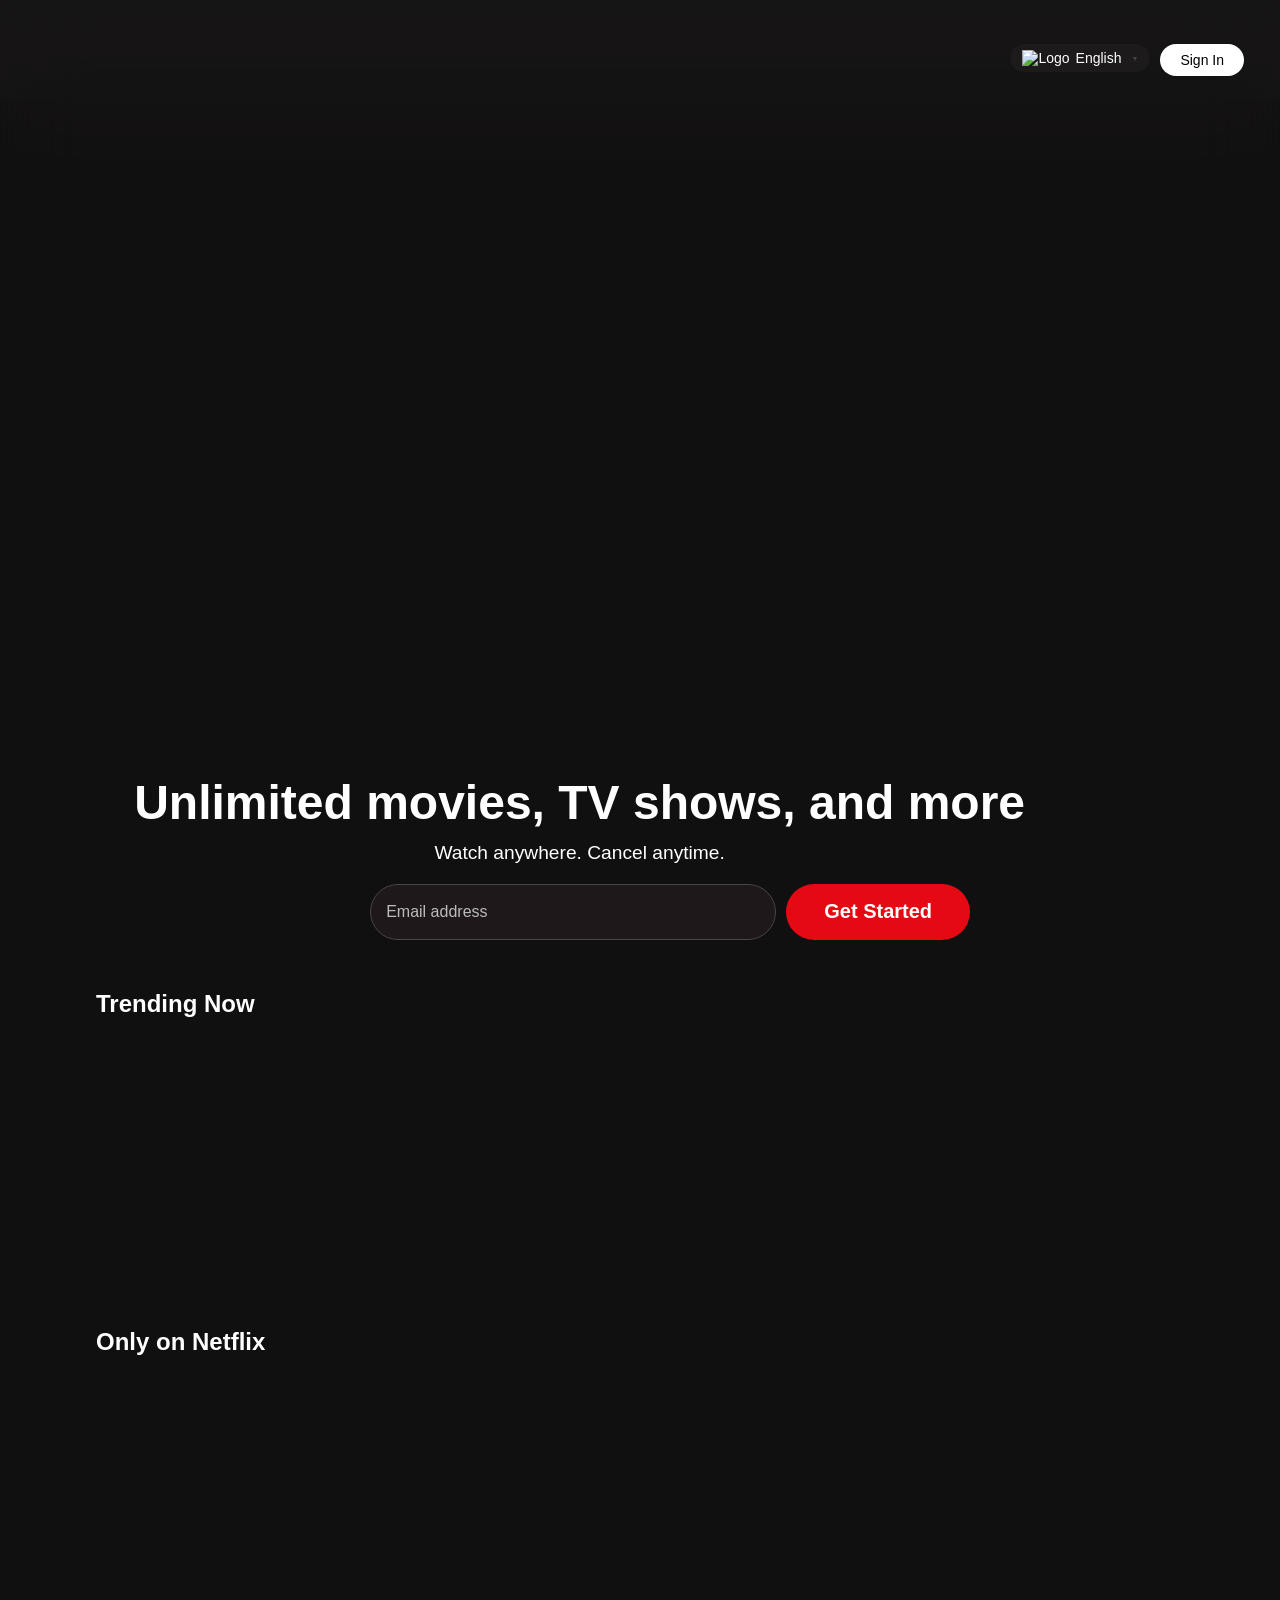
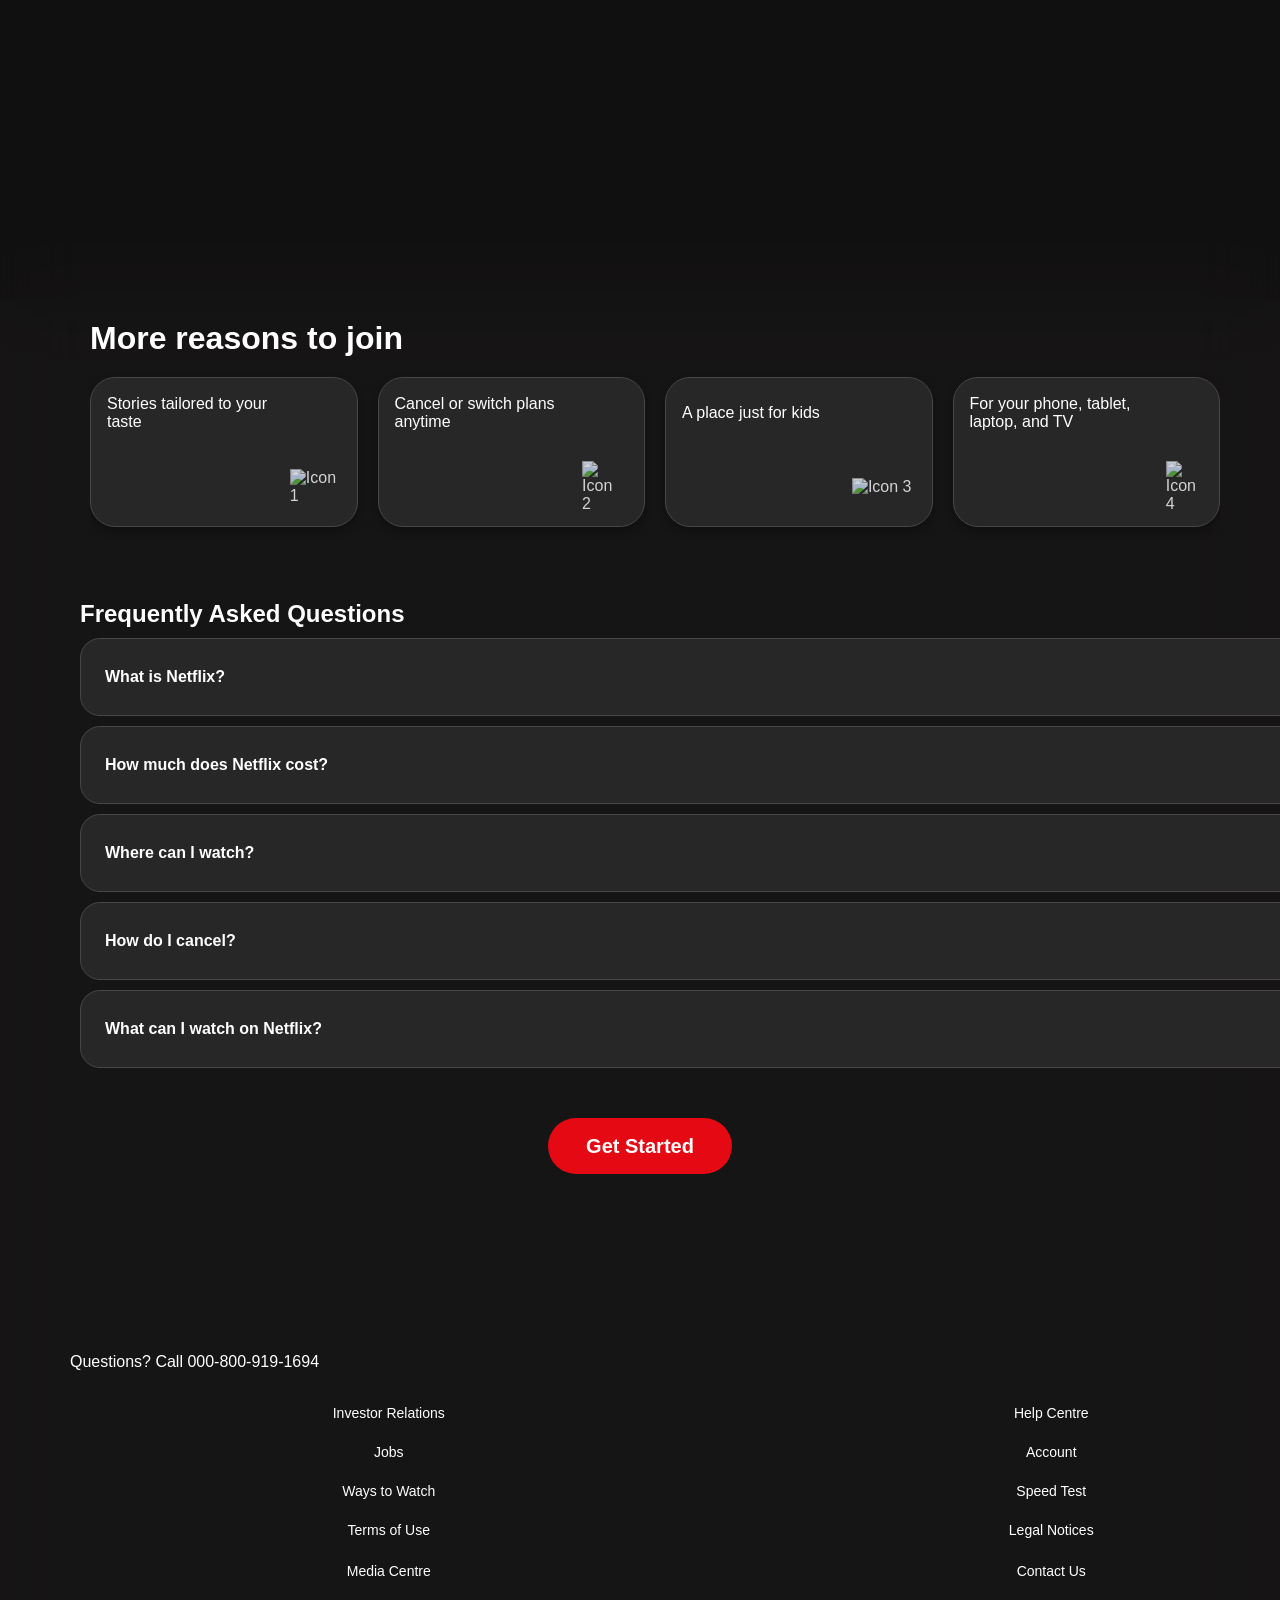
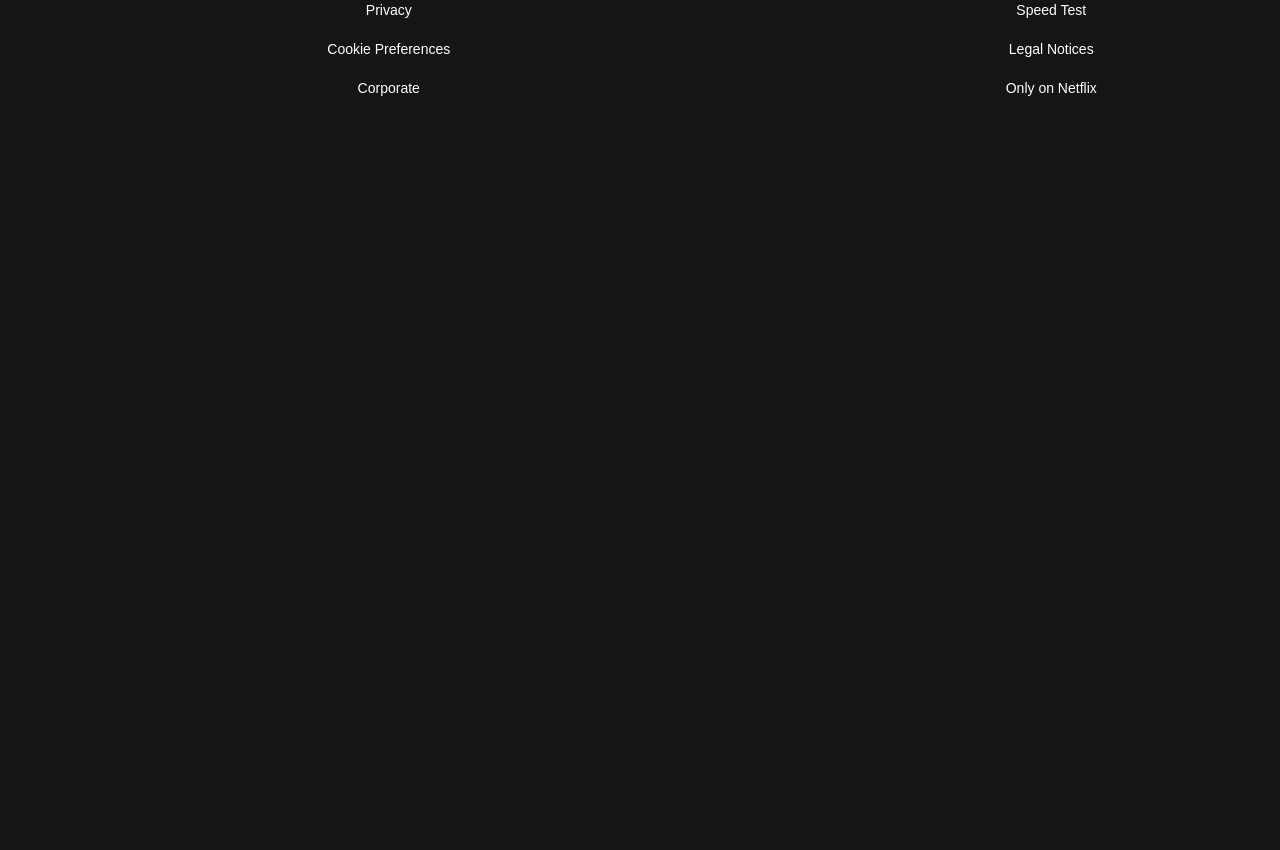
==== index.html @ 879e47b3 "Update and rename n.1.html to index.html" ====
<!DOCTYPE html>
<html lang="en">
<head>
    <meta charset="UTF-8">
    <meta name="viewport" content="width=device-width, initial-scale=1.0">
    <link rel="stylesheet" href="n.1.css">
    <title>Netflix Header</title>
</head>
<body>
     <header>
        <div class="navbar">
            <div class="nav-logo">
                <div class="logo">                    
                </div>  
            </div>  

          <div class="button">
            <div class="language">
                <button class="language-button"><img src="ts.webp" alt="Logo" class="button-logo">English <span class="arrow">▼</span></button>
         </div>
              <div class="sign-in"><button class="sign-in-button">Sign In</button>
          </div> 
          </div>    
        </div>
     </header> 
     <div class="blur"></div> 
      <div class="hero-section"> 
         <div class="slider"></div>
         <div class="container">
            <div class="content">
                <h1>Unlimited movies, TV shows, and more</h1>
                <p>Watch anywhere. Cancel anytime.</p>

                <div class="subscription-form">
                    <input type="email" placeholder="Email address" id="email">
                    <button onclick="getStarted()">Get Started</button>  </div>
                    <div class="show">
                        <h2>Trending Now</h2>
                        <div class="trend">
                            <div class="movie-card" style="background-image: url('gc.jpg');"></div>
                            <div class="movie-card" style="background-image: url('netimage\ \(5\).png');"></div>
                            <div class="movie-card" style="background-image: url('netimage\ \(14\).png');"></div>
                            <div class="movie-card" style="background-image: url('netimage\ \(18\).png');"></div>
                            <div class="movie-card" style="background-image: url('netimage\ \(20\).png');"></div>
                            <div class="movie-card" style="background-image: url('netimage\ \(19\).png');"></div>
                            <div class="movie-card" style="background-image: url('netimage\ \(16\).png');"></div>
                            <div class="movie-card" style="background-image: url('netimage\ \(22\).png');"></div>
                            
                        </div>
                    </div>
                    
                    <div class="show">
                        <h2>Only on Netflix</h2>
                        <div class="trend">
                            <div class="movie-card" style="background-image: url('netimage\ \(6\).png');"></div>
                            <div class="movie-card" style="background-image: url('netimage\ \(7\).png');"></div>
                            <div class="movie-card" style="background-image: url('netimage\ \(8\).png');"></div>
                            <div class="movie-card" style="background-image: url('netimage\ \(12\).png');"></div>
                            <div class="movie-card" style="background-image: url('netimage\ \(13\).png');"></div>
                            <div class="movie-card" style="background-image: url('netimage\ \(15\).png');"></div>
                            <div class="movie-card" style="background-image: url('netimage\ \(10\).png');"></div>
                            <div class="movie-card" style="background-image: url('netimage\ \(4\).png');"></div>
                        </div>
                    </div>

                    
                       
                    </div>

           </div>
        </div>
        <div class="reason">
            <div class="reasons-section">
                <h2>More reasons to join</h2>
                <div class="reasons-container">
                    <div class="reason-card">
                        <p>Stories tailored to your taste</p>
                        <span class="icon"><img src="lg5-removebg-preview.png" alt="Icon 1"></span>
                    </div>
                    <div class="reason-card">
                        <p>Cancel or switch plans anytime</p>
                        <span class="icon" ><img src="lg6-removebg-preview.png" alt="Icon 2"></span>
                    </div>
                    <div class="reason-card">
                        <p>A place just for kids</p>
                        <span class="icon" ><img src="lg3-removebg-preview.png" alt="Icon 3"></span>
                    </div>
                    <div class="reason-card">
                        <p>For your phone, tablet, laptop, and TV</p>
                        <span class="icon"><img src="lg7-removebg-preview.png" alt="Icon 4"></span>
                    </div>
                </div>
            </div>

        </div>
        <div class="faq-section">
             <h2>Frequently Asked Questions</h2>
            <div class="faq-item" onclick="toggleFAQ(this)">
                <div class="question">
                    <span>What is Netflix?</span>
                    <span class="icon">✕</span>
                </div>
                <div class="answer">
                    Netflix is a streaming service that offers a wide variety of award-winning TV shows, movies, anime, documentaries and more – on thousands of internet-connected devices.
                    <br><br>
                    You can watch as much as you want, whenever you want, without a single ad – all for one low monthly price. There's always something new to discover, and new TV shows and movies are added every week!
                </div>
            </div>
            <div class="faq-item" onclick="toggleFAQ(this)">
                <div class="question">
                    <span>How much does Netflix cost?</span>
                    <span class="icon">+</span>
                </div>
                <div class="answer">Watch Netflix on your smartphone, tablet, Smart TV, laptop, or streaming device, all for one fixed monthly fee. Plans range from ₹ 149 to ₹649 a
                    month. No extra costs, no contracts.</div>
            </div>
            <div class="faq-item" onclick="toggleFAQ(this)">
                <div class="question">
                    <span>Where can I watch?</span>
                    <span class="icon">+</span>
                </div>
                <div class="answer">Watch anywhere, anytime. Sign in with your Netflix account to watch instantly on the web at netflix.com from your personal computer or on any
                    internet-connected device that offers the Netflix app, including smart TVs, smartphones, tablets, streaming media players and game consoles.
                    
                    You can also download your favourite shows with the iOS or Android app. Use downloads to watch while you're on the go and without an internet
                    connection. Take Netflix with you anywhere.</div>
            </div>
            <div class="faq-item" onclick="toggleFAQ(this)">
                <div class="question">
                    <span>How do I cancel?</span>
                    <span class="icon">+</span>
                </div>
                <div class="answer">Netflix is flexible. There are no annoying contracts and no commitments. You can easily cancel your account online in two clicks. There are no
                    cancellation fees - start or stop your account anytime.</div>
            </div>
            <div class="faq-item" onclick="toggleFAQ(this)">
                <div class="question">
                    <span>What can I watch on Netflix?</span>
                    <span class="icon">+</span>
                </div>
                <div class="answer">Netflix has an extensive library of feature films, documentaries, TV shows, anime, award-winning Netflix originals, and more. Watch as much as
                    you want, anytime you want.</div>
            </div>
        </div>
        <div class="get-started">
            <button> Get Started </button>
        </div>
        <footer>
            <div class="questions">
                Questions? Call 000-800-919-1694
            </div>
        <div class="footer">
            <div class="footer-item"> 
                <a href="faq">Investor Relations</a>
                <a href="faq">Jobs</a>
                <a href="faq">Ways to Watch</a>
                <a href="faq">Terms of Use</a>
            </div>
            <div class="footer-item"> 
                <a href="faq">Help Centre</a>
                <a href="faq">Account</a>
                <a href="faq">Speed Test</a>
                <a href="faq">Legal Notices</a>
            </div>
            <div class="footer-item">
                <a href="faq">Media Centre</a>
                <a href="faq">Privacy</a>
                <a href="faq">Cookie Preferences</a> 
                <a href="faq">Corporate</a>
            </div>
            <div class="footer-item">
                <a href="faq">Contact Us</a>
                <a href="faq">Speed Test</a> 
                <a href="faq">Legal Notices</a> 
                <a href="faq">Only on Netflix</a>
            </div>
        </div>
    </footer>
    
        <script>
            function toggleFAQ(item) {
                const answer = item.querySelector(".answer");
                const icon = item.querySelector(".icon");
    
                if (item.classList.contains("active")) {
                    // Set closing transition speed
                    item.classList.add("closing");
                    
                    // Remove active class to close the answer
                    item.classList.remove("active");
                    icon.textContent = "+";
                    
                    // After the faster closing transition ends, remove the closing class
                    setTimeout(() => {
                        item.classList.remove("closing");
                    }, 200); // Match this to the closing transition duration
                } else {
                    // Close all other items
                    document.querySelectorAll(".faq-item").forEach(el => {
                        el.classList.remove("active");
                        el.classList.remove("closing");
                        el.querySelector(".icon").textContent = "+";
                    });
    
                    // Open the clicked item with slower transition
                    item.classList.add("active");
                    icon.textContent = "✕";
                }
            }
        </script>
        

</body>
</html>
---- n.1.css ----
* {
    padding: 0;
    margin: 0;
    border: 0;
    box-sizing: border-box;
    text-decoration: none;
    font-family: Segoe UI, Roboto, Ubuntu, sans-serif;
}

body {
    background-color: #1c1a1a;
    height: auto;
    height: 350vh;
}

/* Navbar styling */
.navbar {
    height: 120px;
    padding: 0px 36px;
    margin: 0;
    position: absolute;
    top: 0;
    left: 0;
    right: 0;
    z-index: 10; 
    display: flex;
    align-items: center;
    justify-content: space-between;
}

/* Logo and button styling */
.nav-logo {
    height: 40px;
    width: 250px;
}

.logo {
    background-image: url('netflix-logo-0BC9BFB255-seeklogo.com.png');
    background-size: contain;
    background-repeat: no-repeat;
    height: 40px;
    width: 100%;
    border: 2px solid transparent;
}

.button {
    display: flex;
    align-content: center;
}

.sign-in {
    padding-left: 10px;
}

.sign-in-button {
    background-color: #ffffff;
    color: #000000;
    border: none;
    padding: 8px 20px;
    border-radius: 20px;
    font-size: 14px;
    font-weight: 500;
    cursor: pointer;
    box-shadow: 0px 0px 2px rgba(0, 0, 0, 0.2);
}

.sign-in-button:hover {
    background-color: #f2f2f2;
}

.language-button {
    background-color: #1c1a1a;
    color: #ffffff;
    border: none;
    padding: 6px 12px;
    border-radius: 20px;
    font-size: 14px;
    font-weight: 400;
    cursor: pointer;
    display: flex;
    align-items: center;
    gap: 6px;
    box-shadow: 0px 0px 2px rgba(0, 0, 0, 0.2);
}

.button-logo {
    height: 16px;
    width: auto;
    color: #ffffff;
}

.language-button .arrow {
    font-size: 7px;
    color: #444444;
    margin-left: 4px;
}

.language-button:hover {
    background-color: #444444;
}

/* Hero Section Styling */
.hero-section {
    background: url('netimage (1).png') no-repeat center center/cover;
    height: 200vh;
    width:100%;
    margin-top: 100px;
    position: relative;
    color: white;
    overflow: hidden;
    animation: bgchange 25s infinite ease-in-out;
    background-size: cover;
    background-repeat: no-repeat;
    background-position: center;
}

@keyframes bgchange {
    0% {
        background-image: url('netimage (1).png');
    }
    20% {
        background-image: url('bc2.jpg');
    }
    40% {
        background-image: url('bc3.jpg');
    }
    60% {
        background-image: url('netimage (1).png');
    }
    80% {
        background-image: url('bc2.jpg');
    }
    100% {
        background-image: url('bc3.jpg');
    }
}

.slider {
    position: absolute;
    width: 100%;
    height: 100%;
    top: 0;
    left: 0;
    background-color: rgba(0, 0, 0, 0.3);
}

.blur {
    position: absolute;
    top: 0;
    left: 0;
    width: 100%;
    height: 450vh;
    background: rgba(15, 15, 15, 0.404);
    backdrop-filter: blur(40px);
    z-index: 1; 
}

/* Container Styling */
.container {
    position: relative; 
    height: 160VH;
    padding: 0px 36px;
    width:100%;
    display: flex;
    align-items: center;
    z-index: 2; 
   
}

/* Content Styling */
.content {
    position: relative;
    top: 400px;
    max-width: 90%;
    z-index: 3;
    padding: 20px;
    order: 1;
}

.content h1 {
    font-size: 3em;
    margin-bottom: 10px;
    line-height: 1.2;
    text-align: center;

}

.content p {
    font-size: 1.2em;
    margin-bottom: 20px;
    text-align: center;

}

.subscription-form {
    display: flex;
    margin-top: 20px;
    position: relative;
    gap: 10px;
    order: 2;
    margin-bottom: 50px;
    max-width: 600px;
    left: 30%;

}

.subscription-form input {
    height: 56px;
    width: 388px;
    padding: 15px;
    border: 1px solid rgb(74, 69, 71);
    border-radius: 30px;
    color: rgb(188, 187, 187);
    flex: 1;
    font-size: 1em;
    background-color: rgb(30, 24, 26);
}

input::placeholder {
    color: rgb(188, 187, 187);
}

.subscription-form button {
    height: 56px;
    width: 184px;
    padding: 15px 20px;
    padding-bottom: 15px;
    background-color: #e50914;
    color: rgb(255, 251, 251);
    border: none;
    border-radius: 30px;
    font-size: 20px;
    font-family: sans-serif;
    font-weight: 600;
    cursor: pointer;
    transition: background 0.3s ease;
}

.subscription-form button:hover {
    background-color: #ff0a16;
}
.show {
    margin-bottom: 30px;
    padding-right: 40px;
    padding-left: 40px;
    width: 110%;
    overflow: hidden;
    
 
}

h2 {
    font-size: 1.5em;
    margin-bottom: 10px;
}

.trend {
    display: flex;
    overflow-x: auto;
    gap: 10PX;
    padding-bottom: 10px;
    scrollbar-width: none; 
    width: 94%;
    /* For Firefox */
}

.trend::-webkit-scrollbar {
    display: none;
}

.movie-card {
    width: 180px;
    height: 260px;
    padding: 10.4px 6px 10.4px 8px;
    border: 1px solid transparent;
    border-radius: 20px;
    background-size: cover;
    background-repeat:no-repeat;
    background-position: center;
    position: relative;
    cursor: pointer;
    overflow: hidden;
    transition: transform 0.4s ease-in, box-shadow 0.3s ease;
    flex-grow: 0; 
    flex-shrink: 0;
    box-sizing: border-box;
}

.movie-card:hover {
    transform: scale(1.1);
    
   
}
/*reason*/
.reason {
    position: relative;
    color: #ffffff;
    display: flex;
    padding-left:70px;
    padding-right:40px;
    height: 300px;
    z-index: 5;
}

.reasons-section {  
   overflow: hidden;
    margin: 20px;
    height:300px;
}

.reasons-section h2 {
    font-size: 2em;
    margin-bottom: 20px;
}

.reasons-container {
    display: flex;
    justify-content: space-between;
    gap: 20px;
    
}

.reason-card {
    background-color: rgb(39,39,39);
    border-radius: 25px;
    width: 292px;
    height: 150px;
    border: 1px solid rgb(74, 69, 71);
    display: flex;
    justify-content: space-between;
    align-items: center;
    position: relative;
    box-shadow: 0 4px 8px rgba(0, 0, 0, 0.3);
    transition: transform 0.3s ease;
}

.reason-card:hover {
    transform: translateY(-5px);
}

.reason-card p {
    font-size: 1em;
    font-weight: 500;
    padding: 12px 16px 90px; 
    color: #ffffff;
}

.icon img {
    width: 70px; 
    padding-top:70px;
    padding-right:20px;
    height: 48;
    top:0%;
    opacity: 0.8;
}
.faq-section {
    width: 450px;
    position: relative;
    z-index: 5;
    padding-left:80px;
    padding-right:40px;
    color:#ffffff;
}
.faq-item {
    background-color:rgb(39,39,39);
    border: 1px solid rgb(74, 69, 71);
    width: 1250px;
    border-radius: 20px;
    margin: 10px 0;
    padding: 24px;
    cursor: pointer;
    display: flex;
    flex-direction: column;
    justify-content: space-between;
}
.faq-item .question {
    font-weight: bold;
    display: flex;
    justify-content: space-between;
    align-items: center;
}
.faq-item .icon {
    font-size: 24px;
    color: #888;
}
.faq-item .answer {
    max-height: 0;
    overflow: hidden;
    color: #ccc;
    transition: max-height 0.5s ease-in-out, padding 0.5s ease-in-out;
    padding-top: 0;
}
.faq-item.closing .answer {
    transition: max-height 0.3s ease-in, padding 0.3s ease-in;
}
.faq-item.active .answer {
    max-height: 500px; 
    padding-top: 20px;
}
.get-started{
    display: flex;
    position: relative;
    margin:50px;
    justify-content: center;
    z-index:5;
}
.get-started button {
    height: 56px;
    width: 184px;
    padding: 15px 20px;
    padding-bottom: 15px;
    background-color: #e50914;
    color: rgb(255, 251, 251);
    border: none;
    border-radius: 30px;
    font-size: 20px;
    font-family: sans-serif;
    font-weight: 600;
    cursor: pointer;
    transition: background 0.3s ease;
}

.get-started button:hover {
    background-color: #ff0a16;
}

footer {
    color: white;
    max-width: 60vw;
    margin: 70px;
    padding: 60px;
    position: relative;
    z-index: 5;
}
footer .questions {
    padding: 34px 0;
}
.footer {
    display: grid;
    grid-template-columns: 1fr 1fr 1fr 1fr;
    width:1300px;
    color: white;
}
@media screen and (max-width: 1300px) {
    nav{
        max-width: 90vw;
    }
    .first {
        flex-wrap: wrap;
    }
    .secImg img {
        width: 305px;
    }
    .secImg video {
        width: 305px;
    }
    .hero> :nth-child(1) {
        font-size: 32px;
    }
    .hero> :nth-child(2) {
        font-size: 18px;
    }
    .hero> :nth-child(3) {
        font-size: 18px;
    }
    .hero-buttons {
        display: flex;
        flex-direction: column;
        align-items: center;
        justify-content: center;
        gap: 16px;
    }
    .faq h2 {
        text-align: center;
        font-size: 32px;
    }
    footer {
        max-width: 90vw;
        padding: 75px 0;
    }
    .footer-item{
        align-items: center;
    }
 
}
@media screen and (max-width: 1300px) {
    .footer {
        display: grid;
        grid-template-columns: 1fr 1fr;
        gap: 25px;
    }
}
.footer a {
    font-size: 14px;
    color: white;
}
.footer-item {
    display: flex;
    flex-direction: column;
    justify-content: space-around;
    gap: 23px;
}
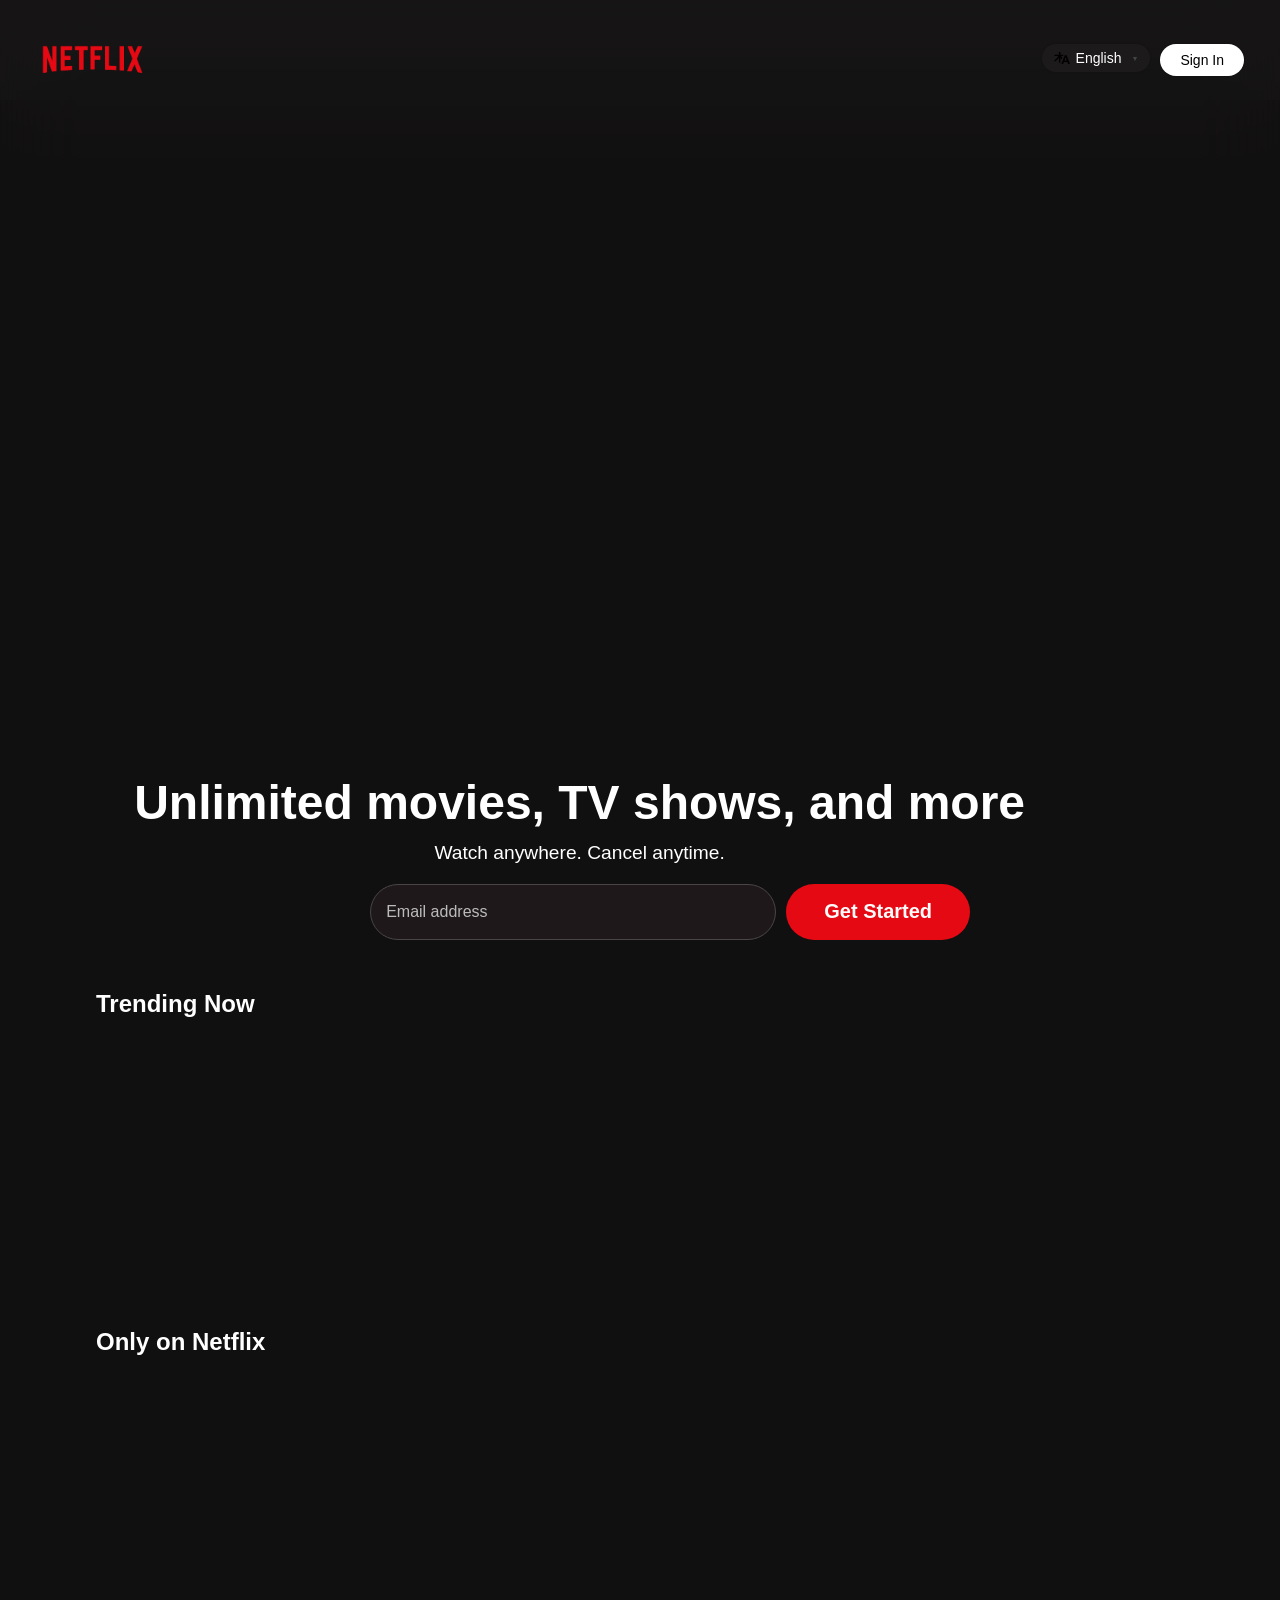
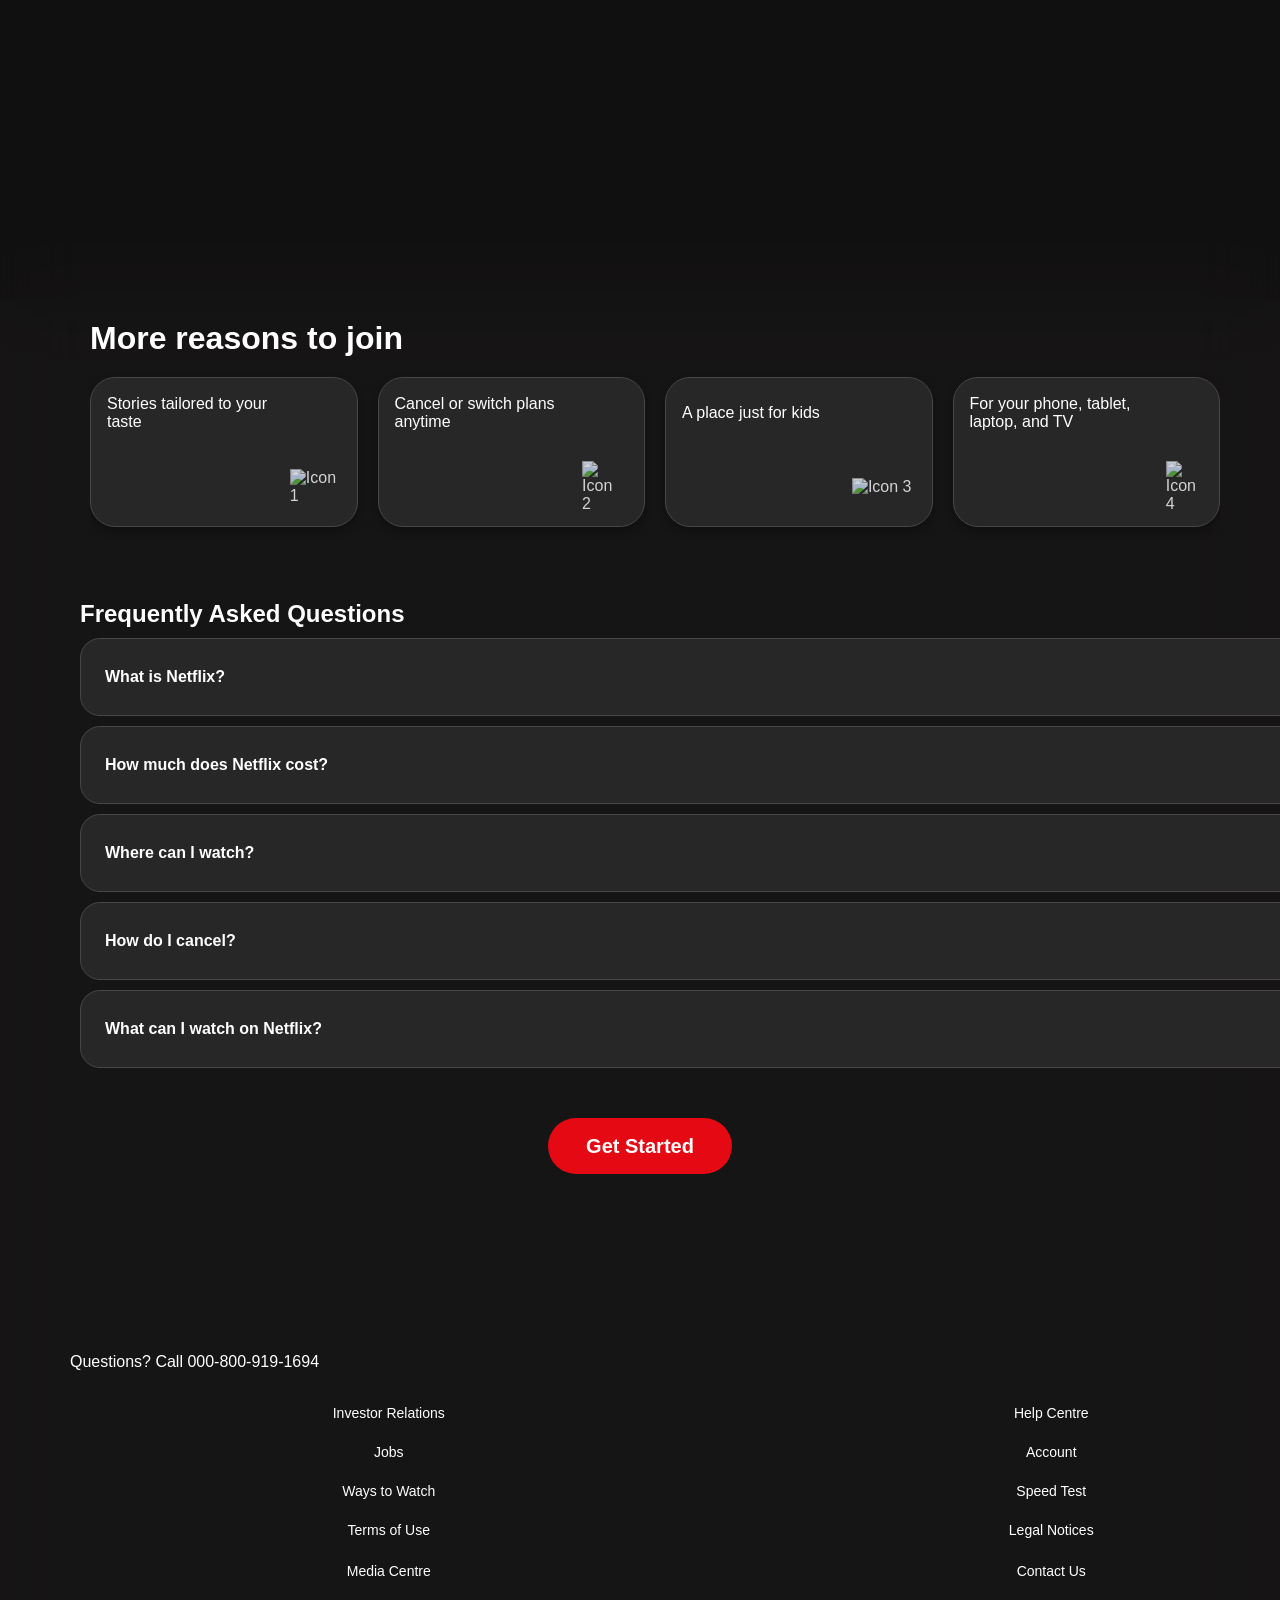
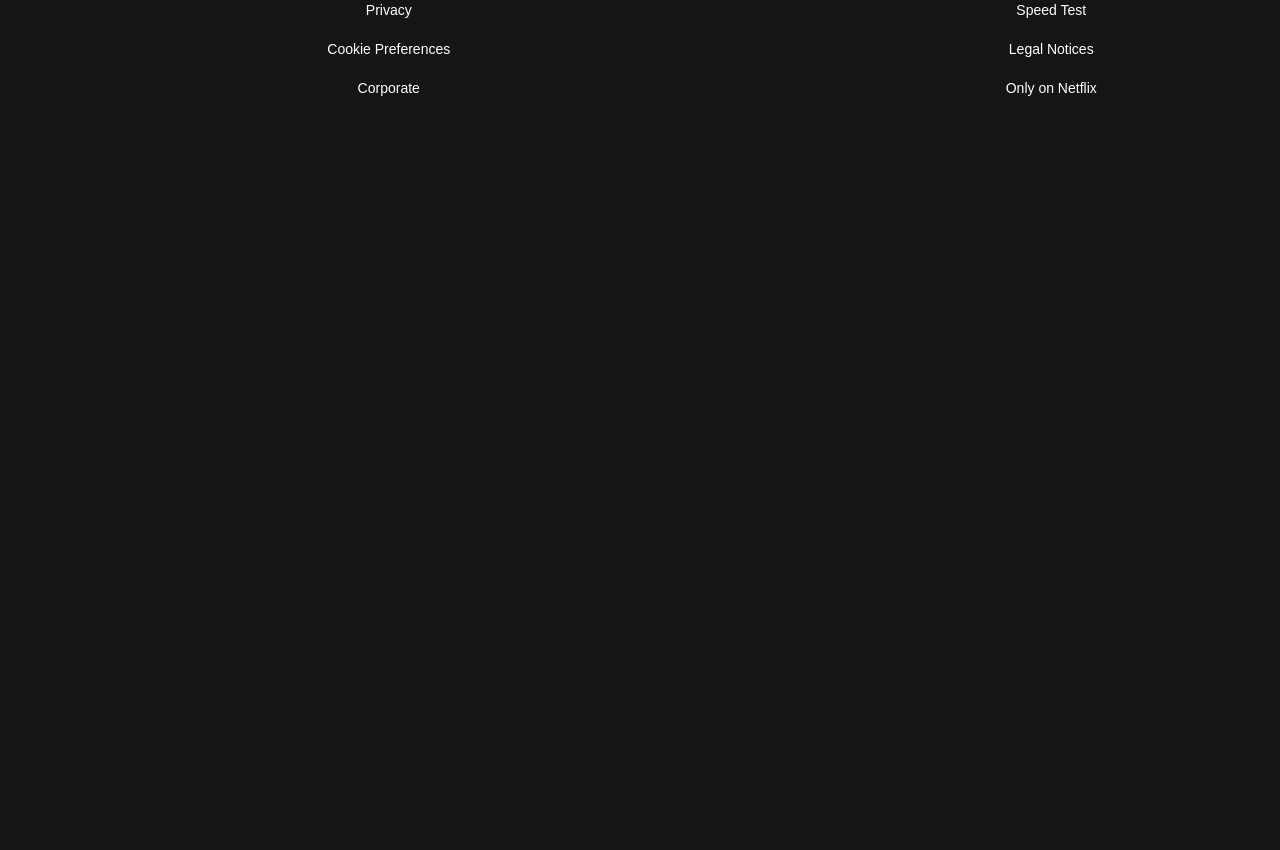
==== commit 2713f2f9: "Update index.html" ====
--- a/index.html
+++ b/index.html
@@ -16,7 +16,7 @@
 
           <div class="button">
             <div class="language">
-                <button class="language-button"><img src="ts.webp" alt="Logo" class="button-logo">English <span class="arrow">▼</span></button>
+                <button class="language-button"><img src="images/la.svg" alt="Logo" class="button-logo">English <span class="arrow">▼</span></button>
          </div>
               <div class="sign-in"><button class="sign-in-button">Sign In</button>
           </div> 
@@ -213,3 +213,4 @@
 </body>
 </html>
 
+
--- a/n.1.css
+++ b/n.1.css
@@ -35,7 +35,7 @@
 }
 
 .logo {
-    background-image: url('netflix-logo-0BC9BFB255-seeklogo.com.png');
+    background-image: url('images/logo.png');
     background-size: contain;
     background-repeat: no-repeat;
     height: 40px;
@@ -499,4 +499,5 @@
     flex-direction: column;
     justify-content: space-around;
     gap: 23px;
-}+
+}
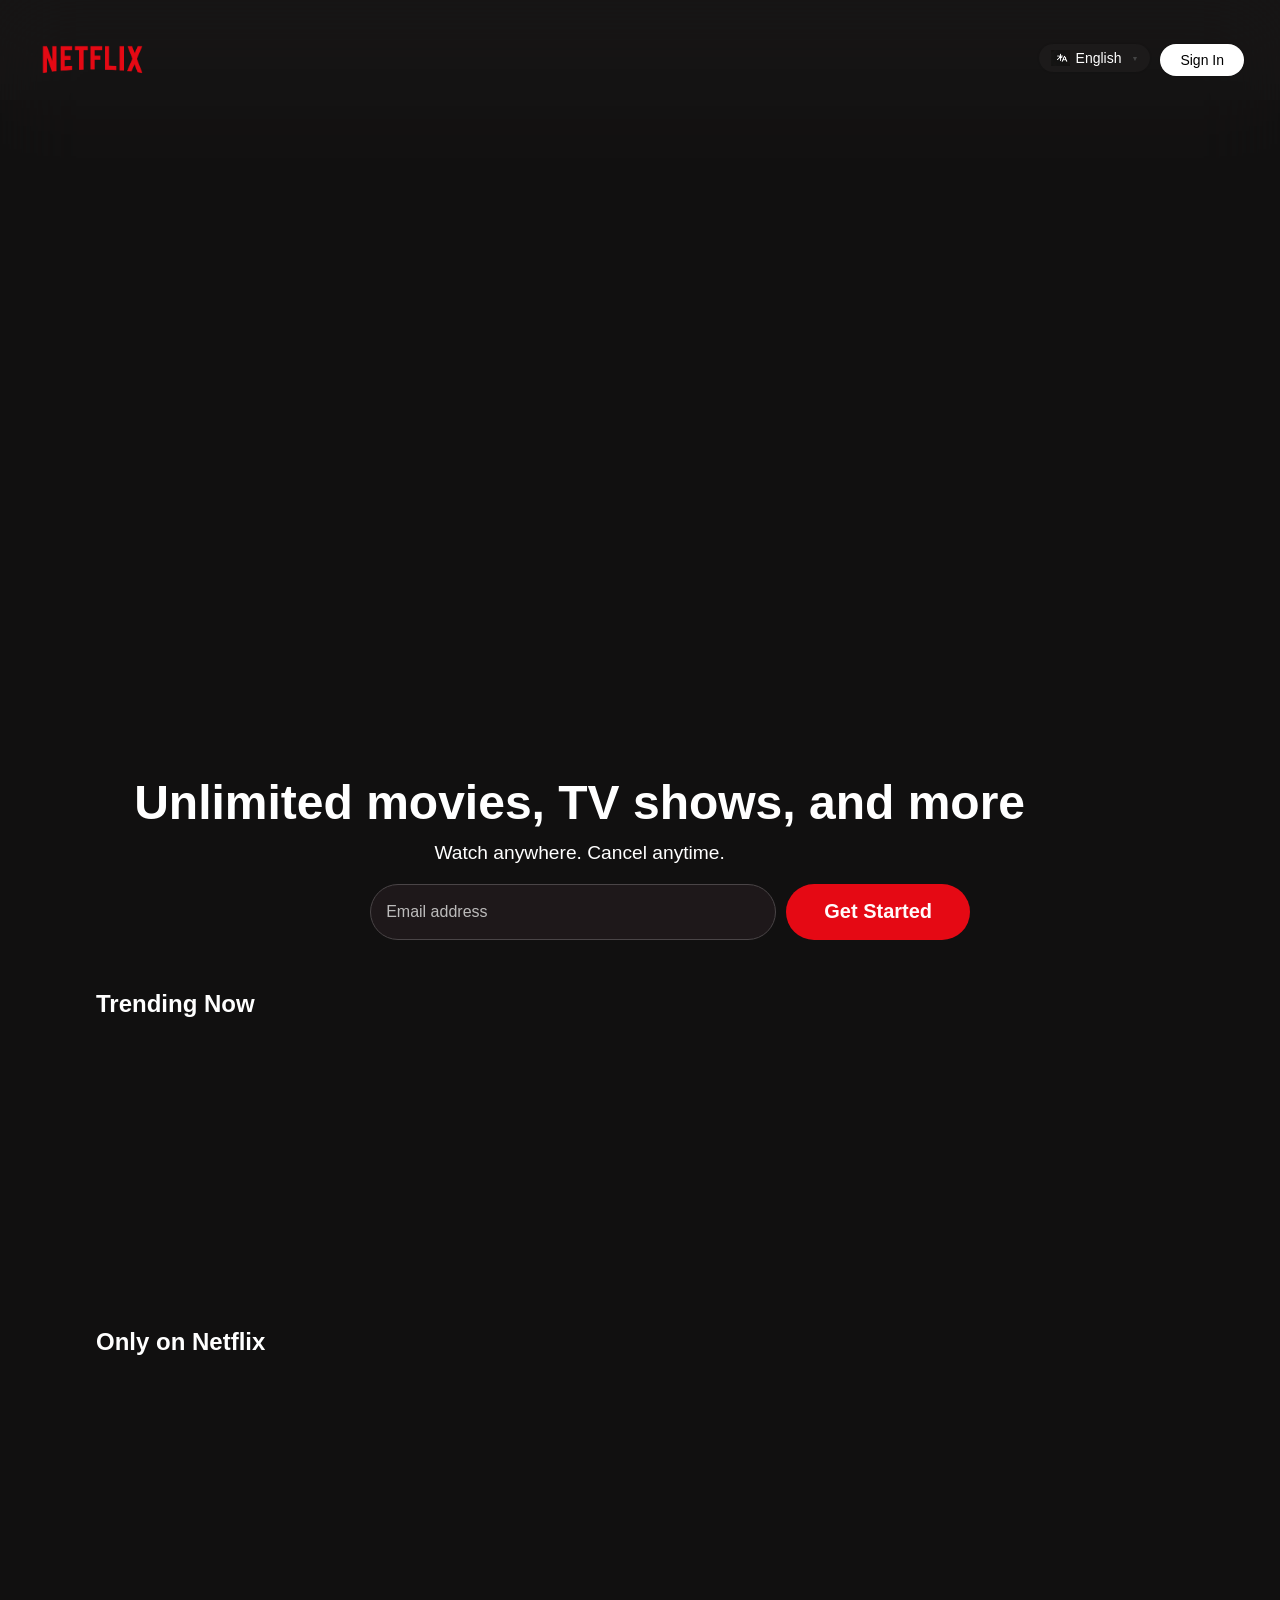
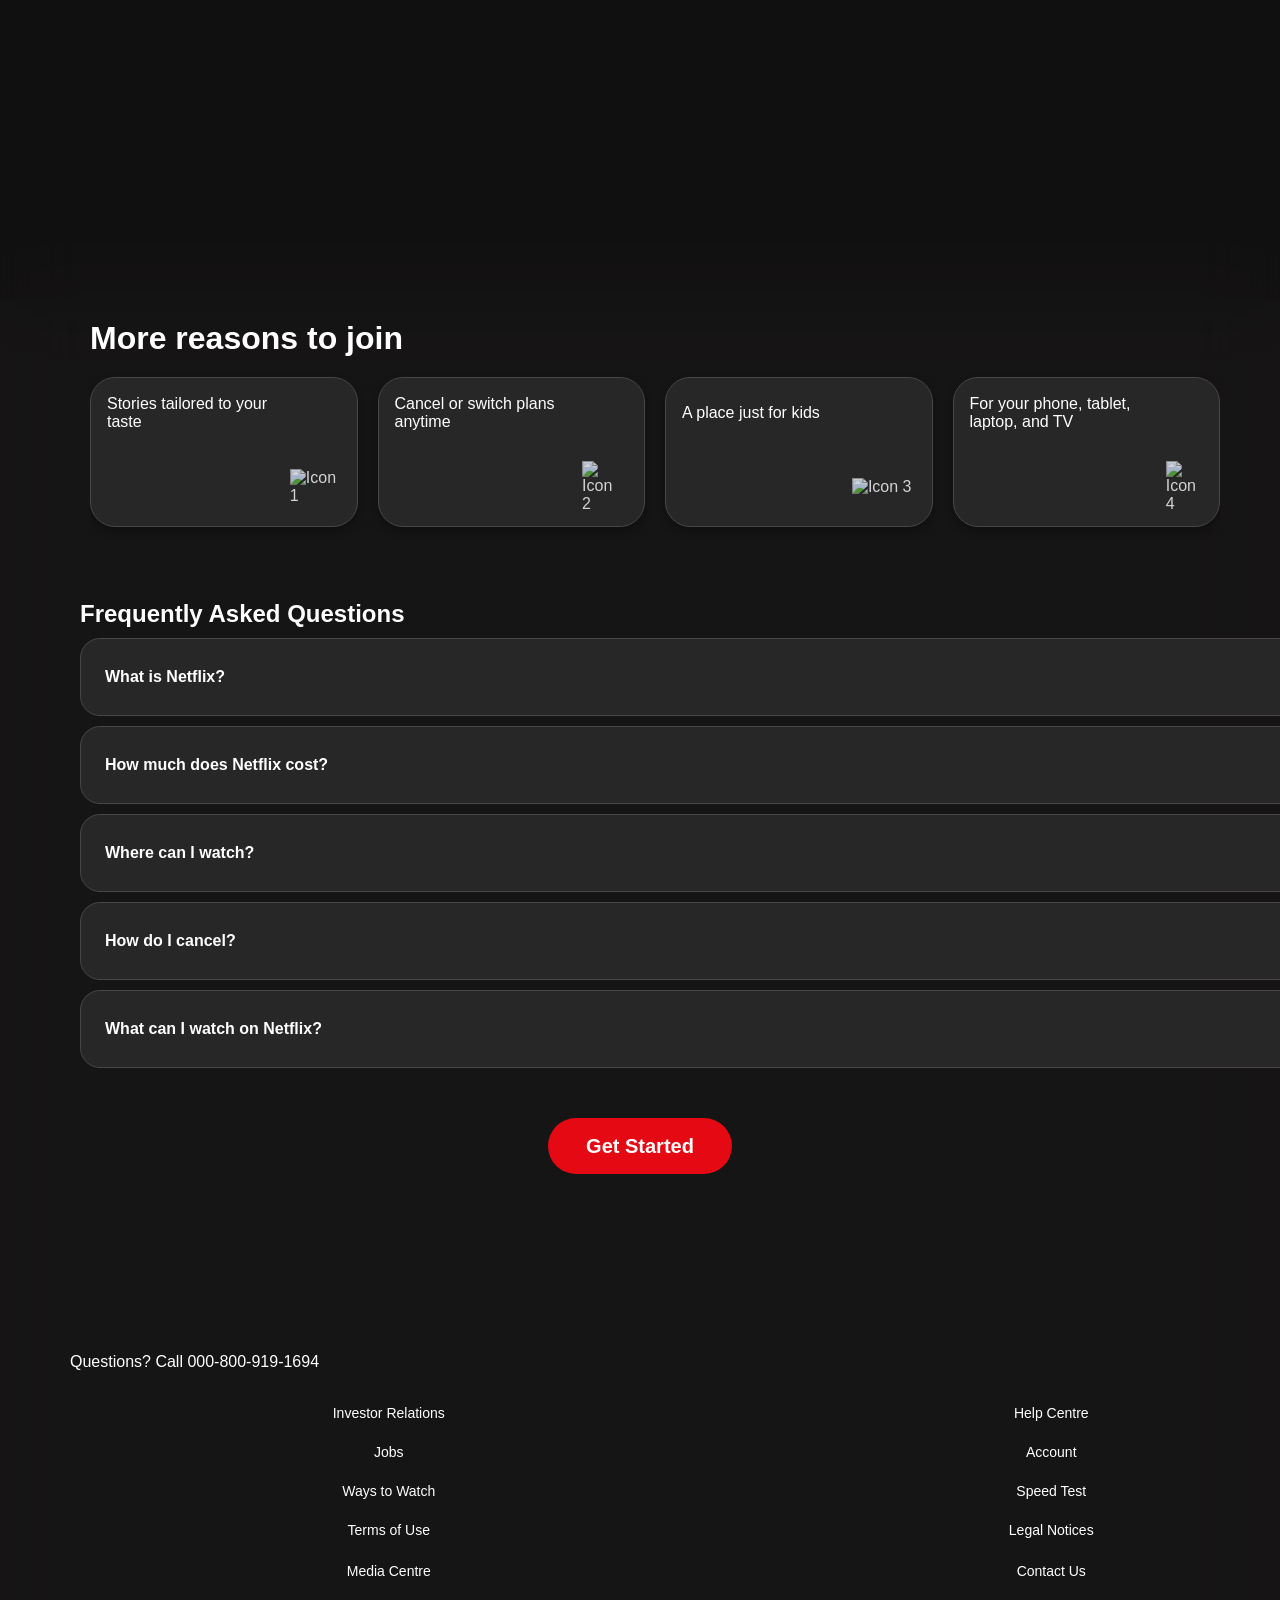
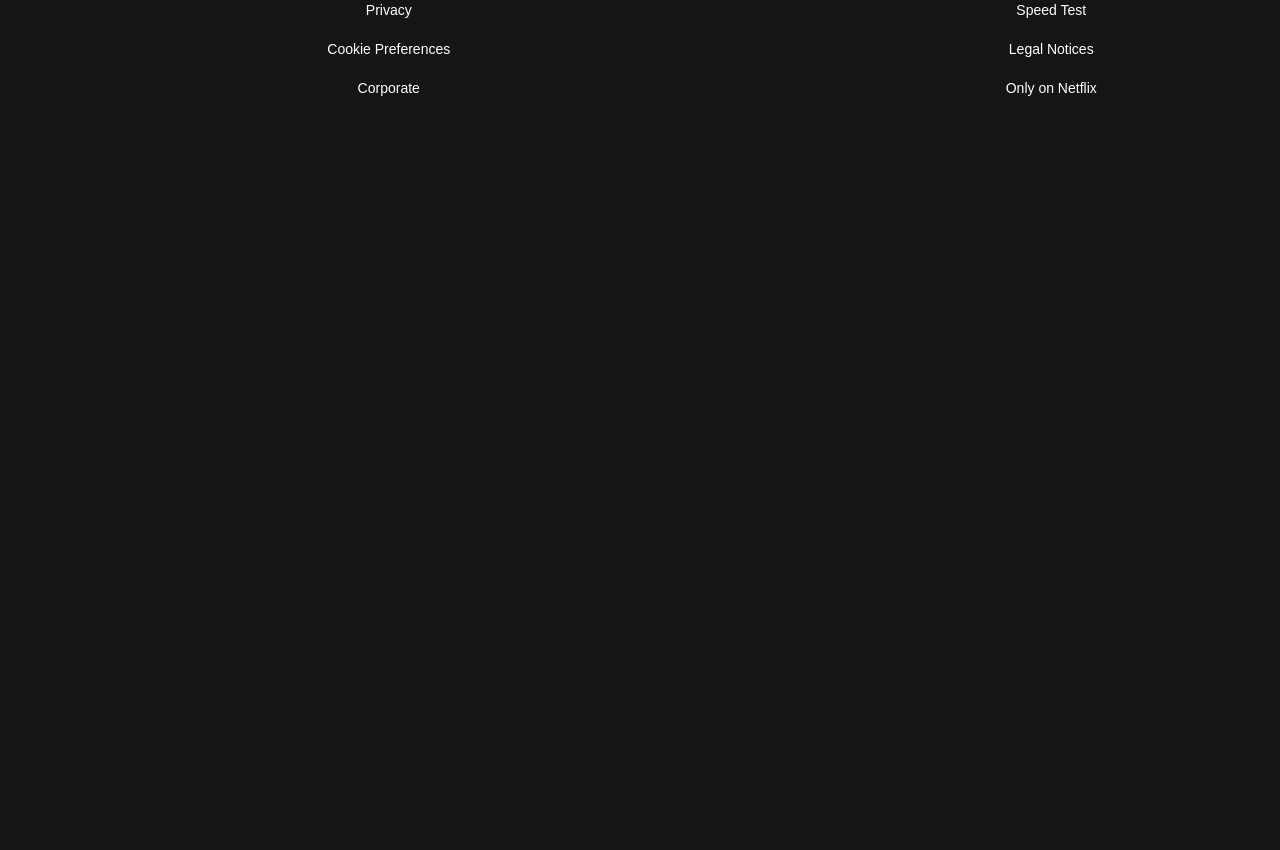
==== commit d1064fa3: "Update index.html" ====
--- a/index.html
+++ b/index.html
@@ -16,7 +16,7 @@
 
           <div class="button">
             <div class="language">
-                <button class="language-button"><img src="images/la.svg" alt="Logo" class="button-logo">English <span class="arrow">▼</span></button>
+                <button class="language-button"><img src="images/la2.png" alt="Logo" class="button-logo">English <span class="arrow">▼</span></button>
          </div>
               <div class="sign-in"><button class="sign-in-button">Sign In</button>
           </div> 
@@ -214,3 +214,4 @@
 </html>
 
 
+
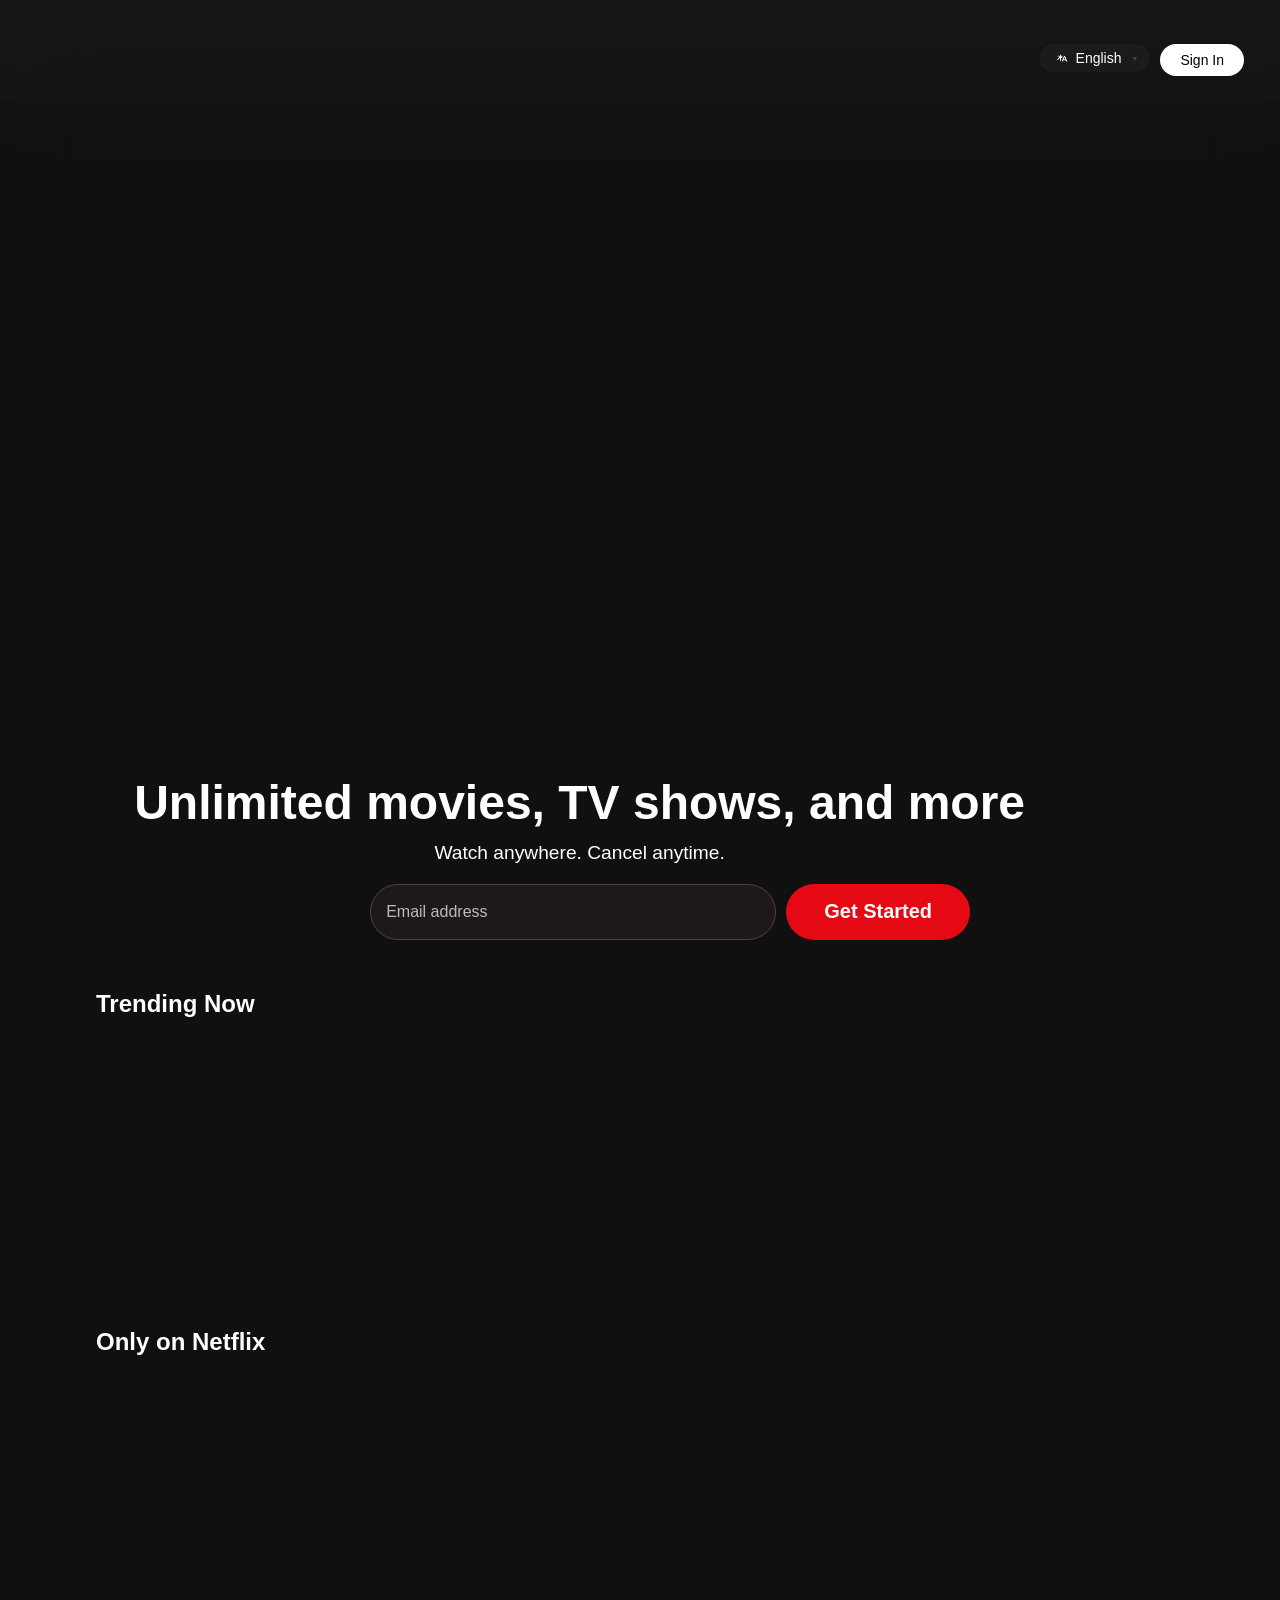
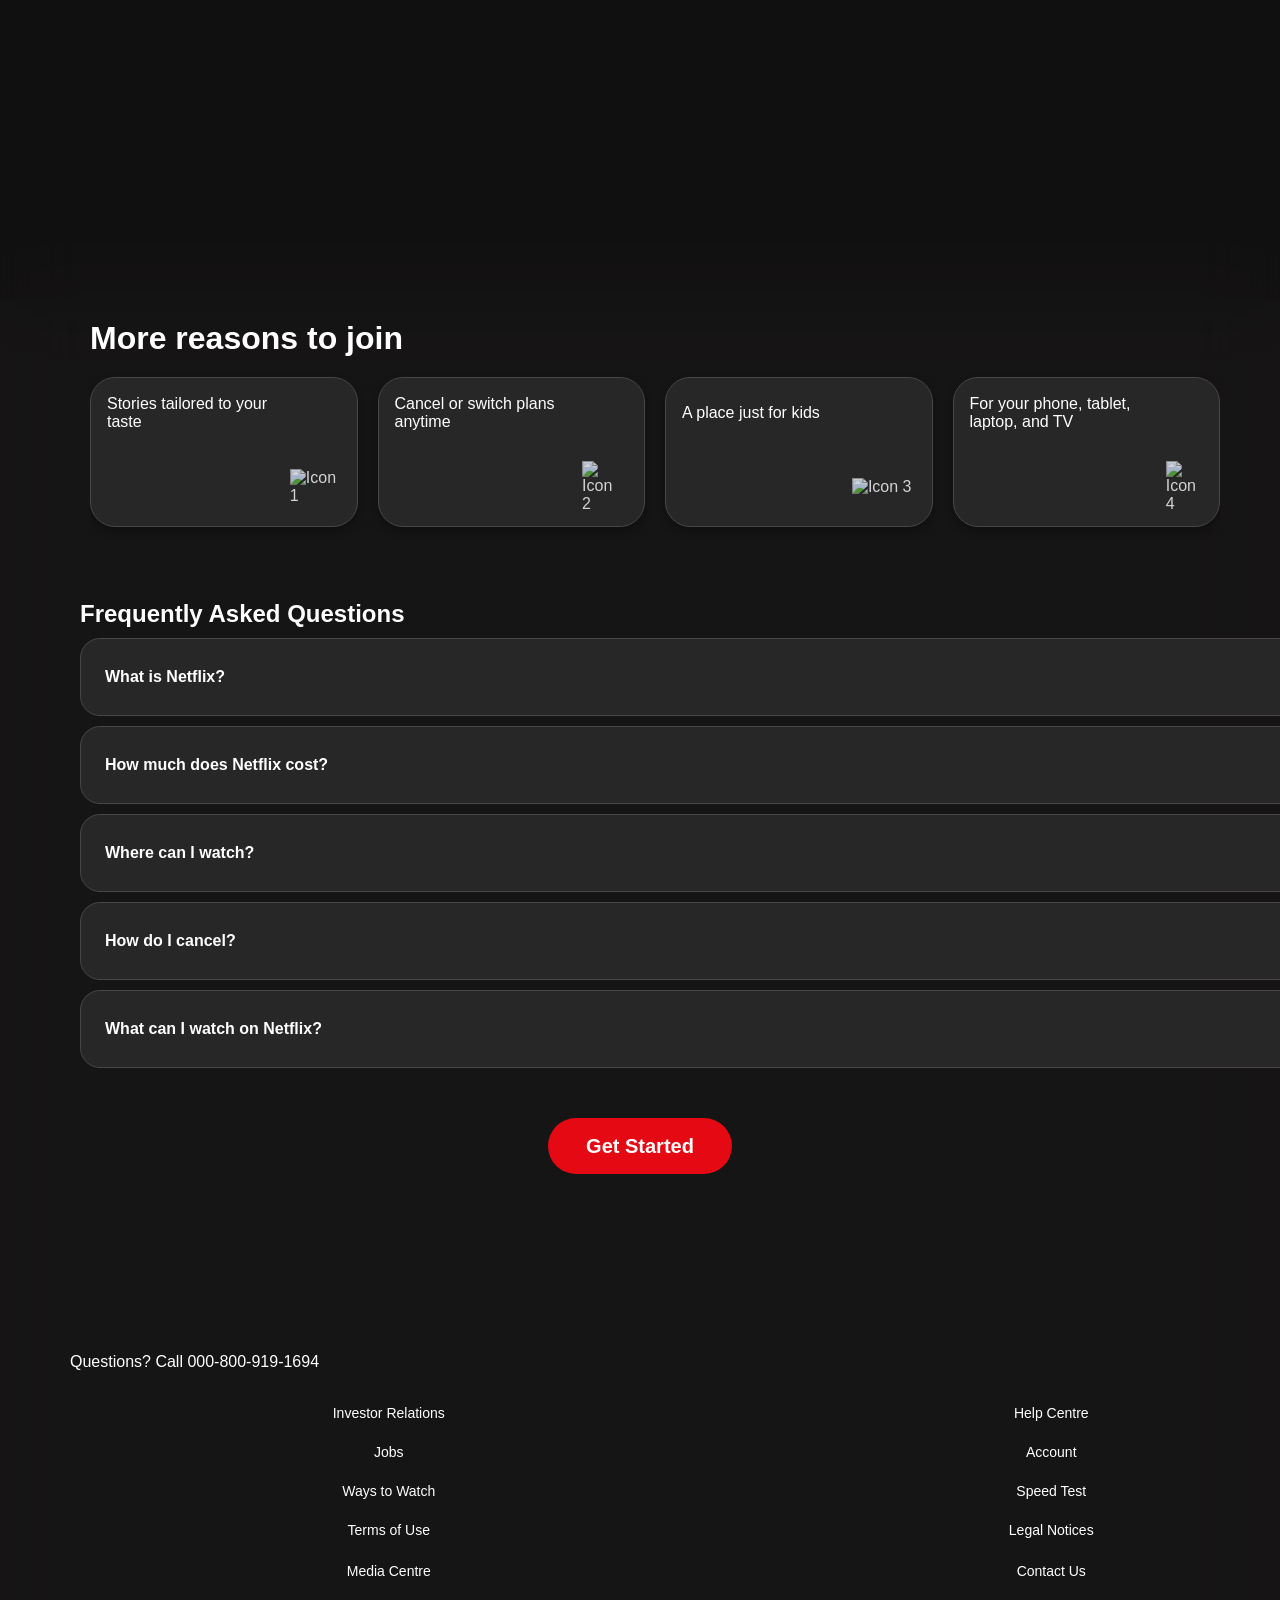
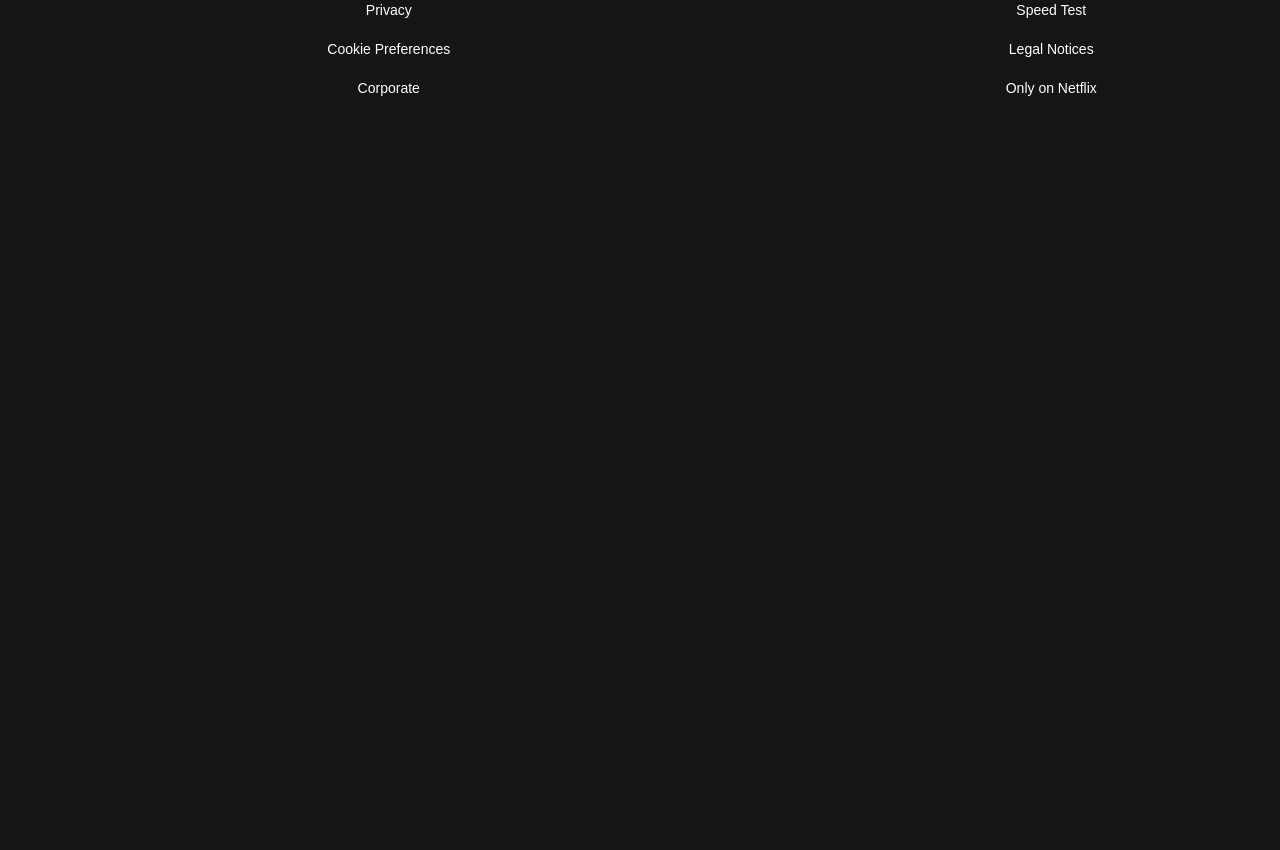
==== commit 59a56197: "Update index.html" ====
--- a/index.html
+++ b/index.html
@@ -16,7 +16,7 @@
 
           <div class="button">
             <div class="language">
-                <button class="language-button"><img src="images/la2.png" alt="Logo" class="button-logo">English <span class="arrow">▼</span></button>
+                <button class="language-button"><img src="images/la2-removebg-preview.png" alt="Logo" class="button-logo">English <span class="arrow">▼</span></button>
          </div>
               <div class="sign-in"><button class="sign-in-button">Sign In</button>
           </div> 
@@ -215,3 +215,4 @@
 
 
 
+
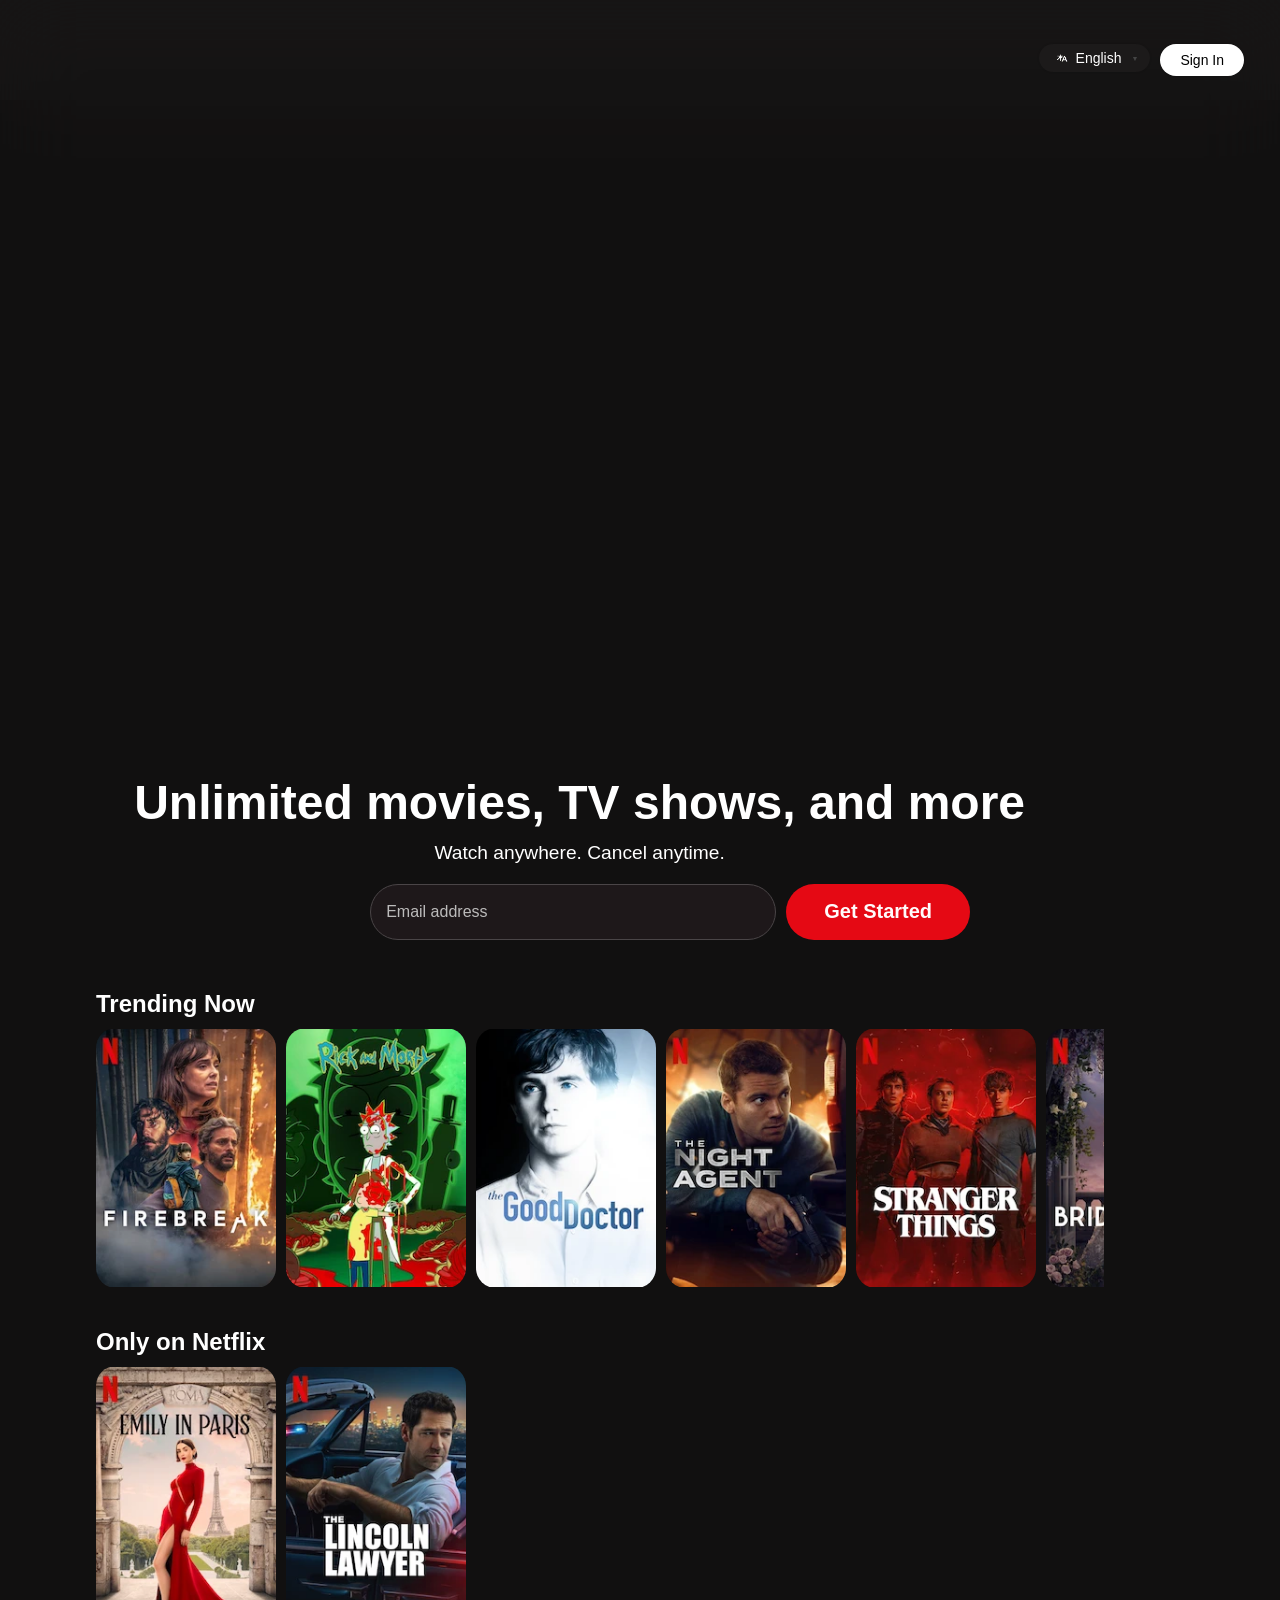
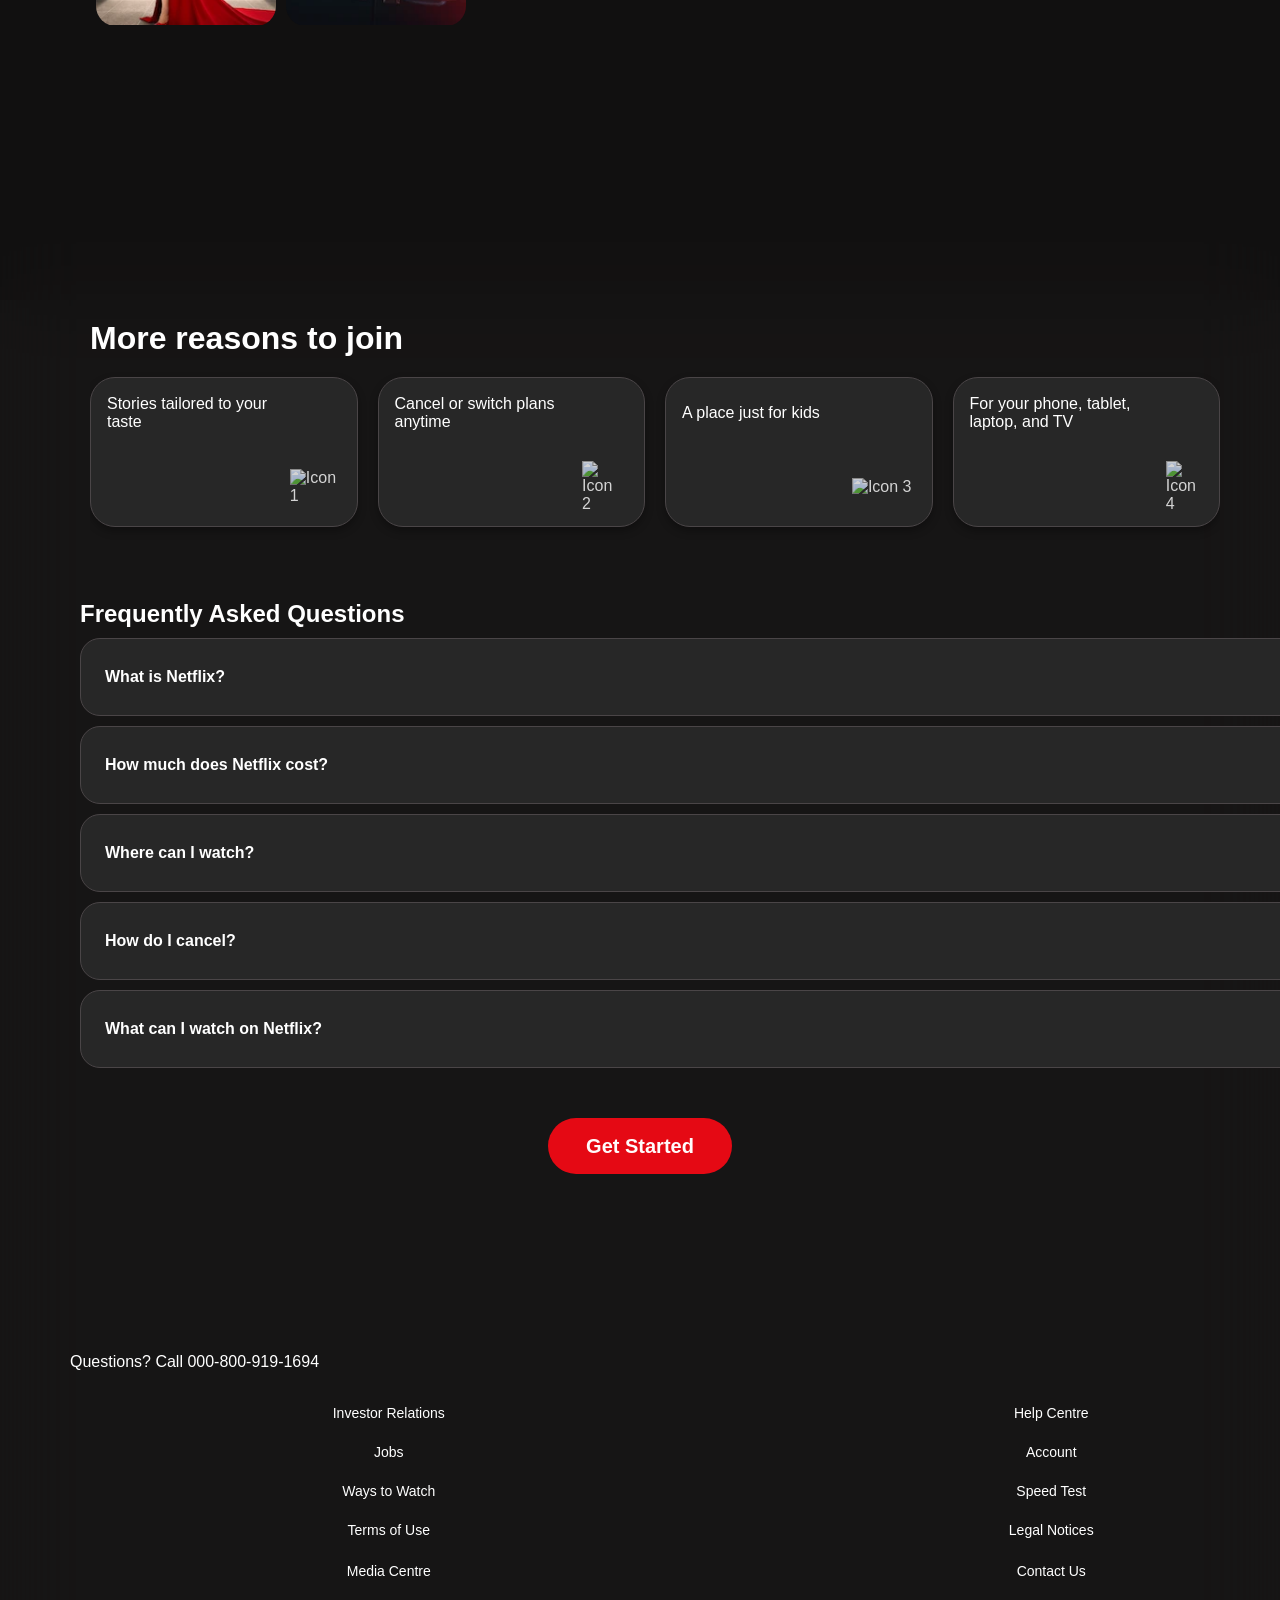
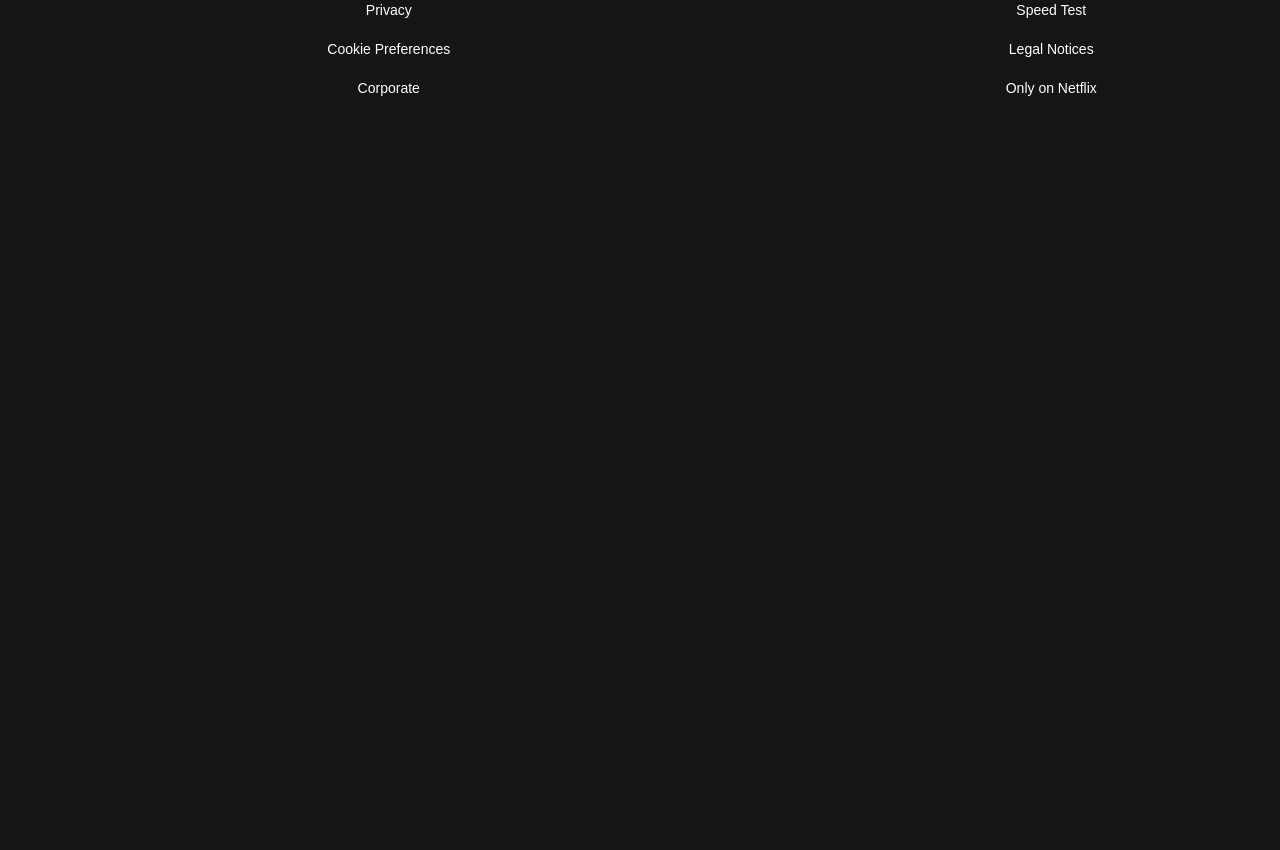
==== commit 9ba7e8e5: "Update index.html" ====
--- a/index.html
+++ b/index.html
@@ -37,14 +37,14 @@
                     <div class="show">
                         <h2>Trending Now</h2>
                         <div class="trend">
-                            <div class="movie-card" style="background-image: url('gc.jpg');"></div>
-                            <div class="movie-card" style="background-image: url('netimage\ \(5\).png');"></div>
-                            <div class="movie-card" style="background-image: url('netimage\ \(14\).png');"></div>
-                            <div class="movie-card" style="background-image: url('netimage\ \(18\).png');"></div>
-                            <div class="movie-card" style="background-image: url('netimage\ \(20\).png');"></div>
-                            <div class="movie-card" style="background-image: url('netimage\ \(19\).png');"></div>
-                            <div class="movie-card" style="background-image: url('netimage\ \(16\).png');"></div>
-                            <div class="movie-card" style="background-image: url('netimage\ \(22\).png');"></div>
+                            <div class="movie-card" style="background-image: url('images/c1.webp');"></div>
+                            <div class="movie-card" style="background-image: url('images/c2.webp');"></div>
+                            <div class="movie-card" style="background-image: url('images/c3.webp');"></div>
+                            <div class="movie-card" style="background-image: url('images/c4.webp');"></div>
+                            <div class="movie-card" style="background-image: url('images/c5.webp');"></div>
+                            <div class="movie-card" style="background-image: url('images/c6.webp');"></div>
+                            <div class="movie-card" style="background-image: url('images/c7.webp');"></div>
+                            <div class="movie-card" style="background-image: url('images/c8.webp');"></div>
                             
                         </div>
                     </div>
@@ -52,8 +52,8 @@
                     <div class="show">
                         <h2>Only on Netflix</h2>
                         <div class="trend">
-                            <div class="movie-card" style="background-image: url('netimage\ \(6\).png');"></div>
-                            <div class="movie-card" style="background-image: url('netimage\ \(7\).png');"></div>
+                            <div class="movie-card" style="background-image: url('images/c9.webp');"></div>
+                            <div class="movie-card" style="background-image: url('images/c10.webp');"></div>
                             <div class="movie-card" style="background-image: url('netimage\ \(8\).png');"></div>
                             <div class="movie-card" style="background-image: url('netimage\ \(12\).png');"></div>
                             <div class="movie-card" style="background-image: url('netimage\ \(13\).png');"></div>
@@ -216,3 +216,4 @@
 
 
 
+
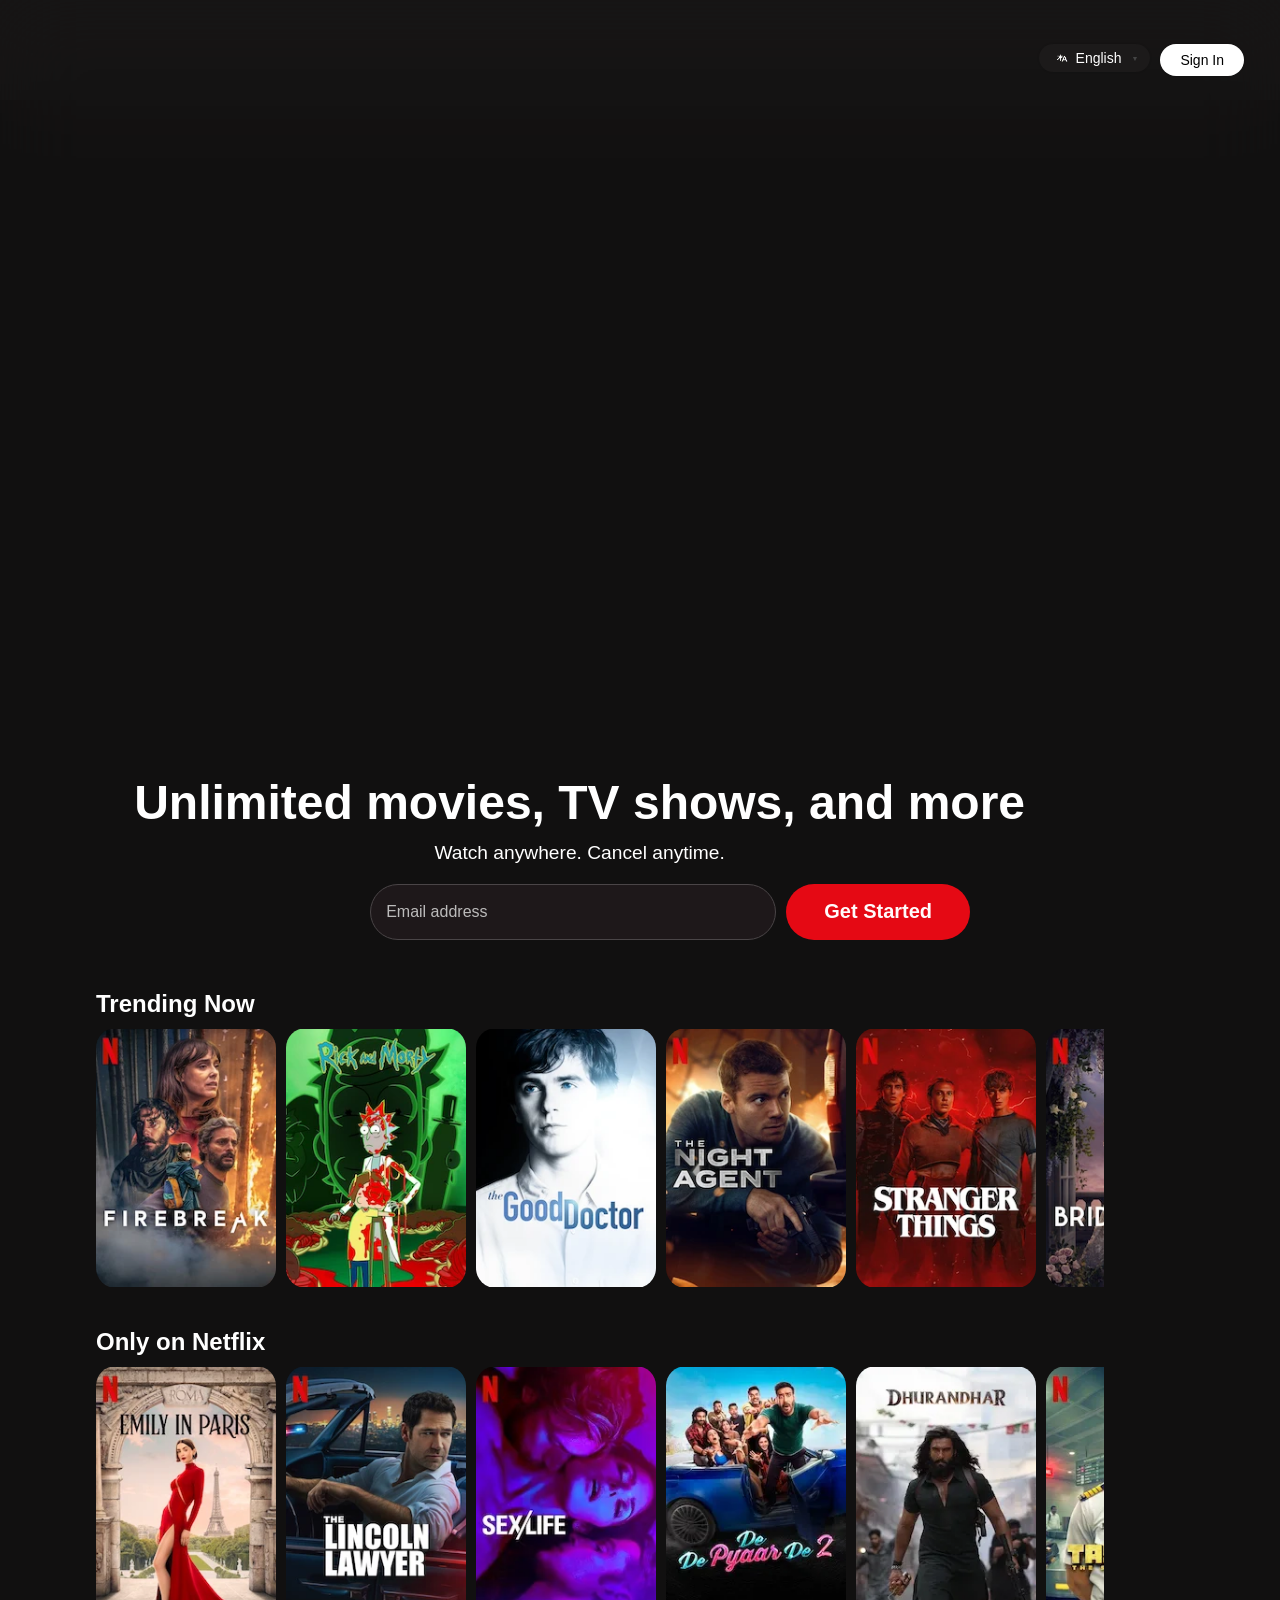
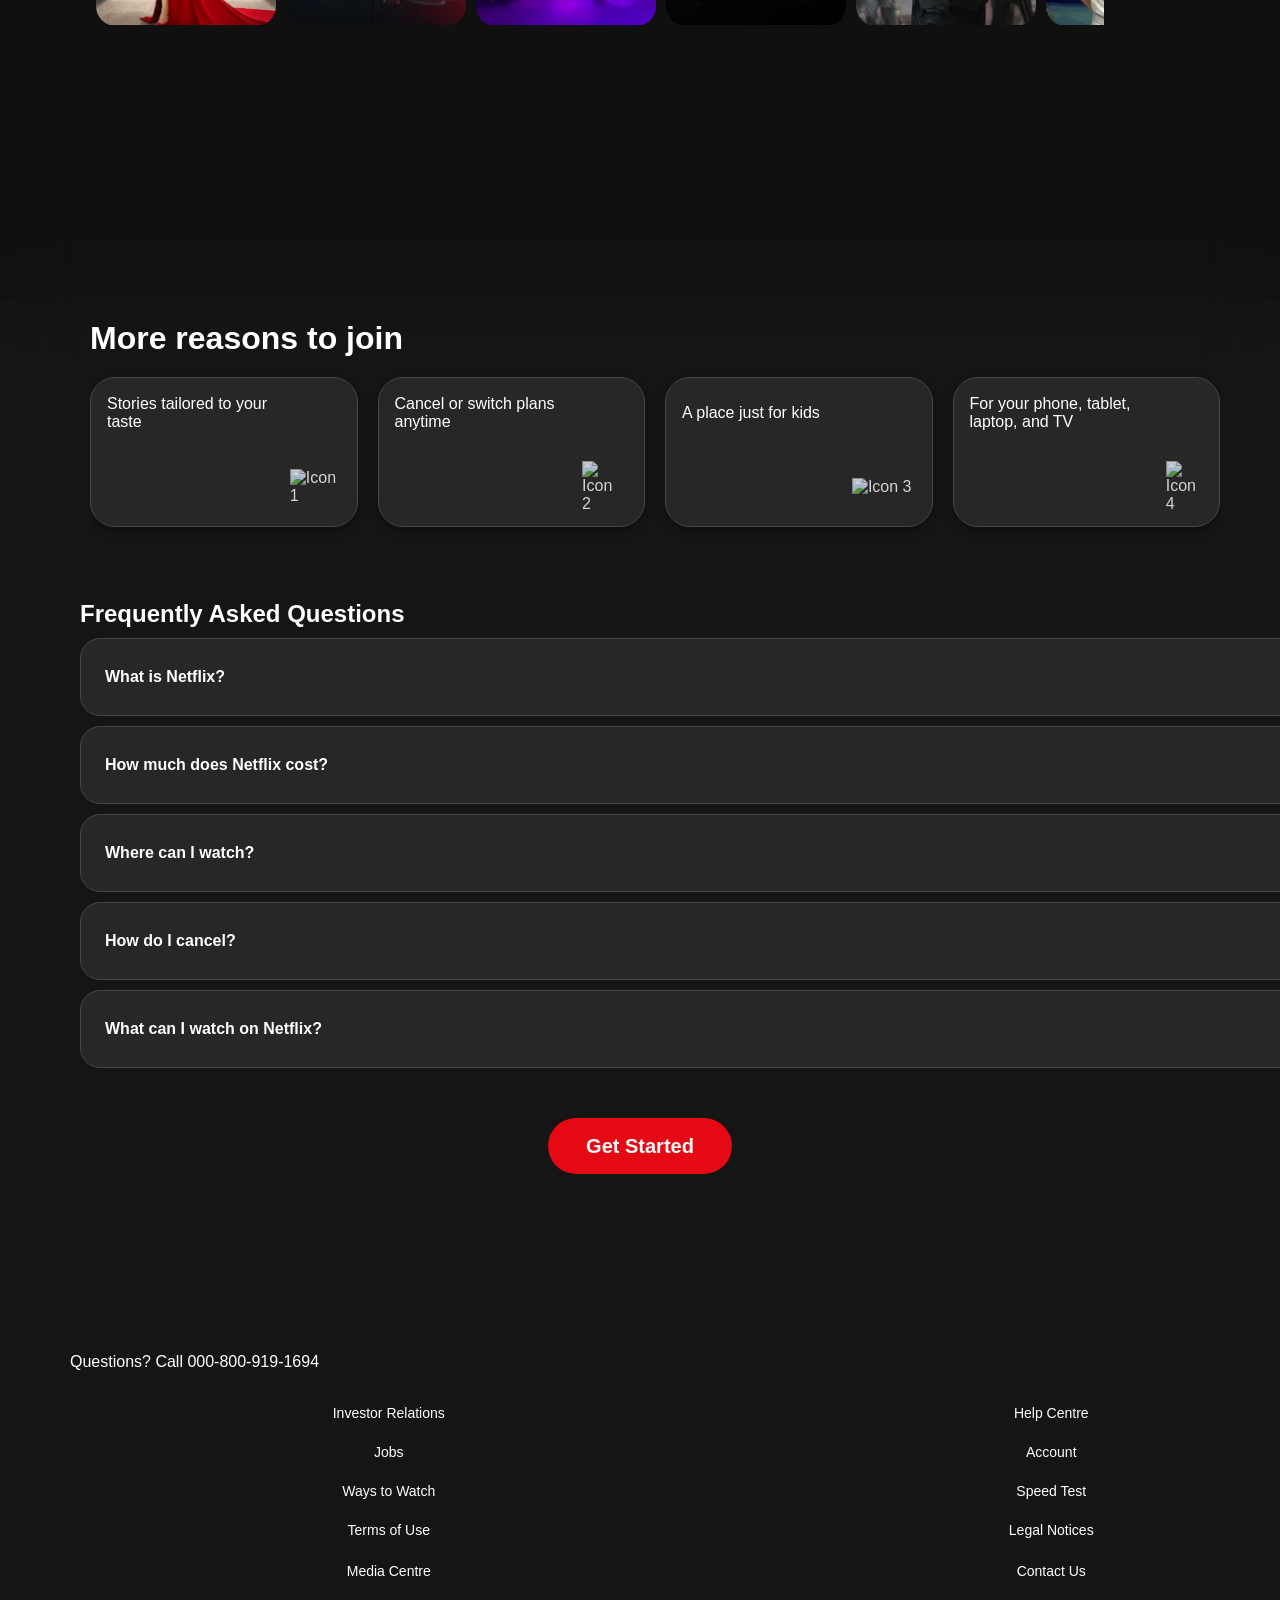
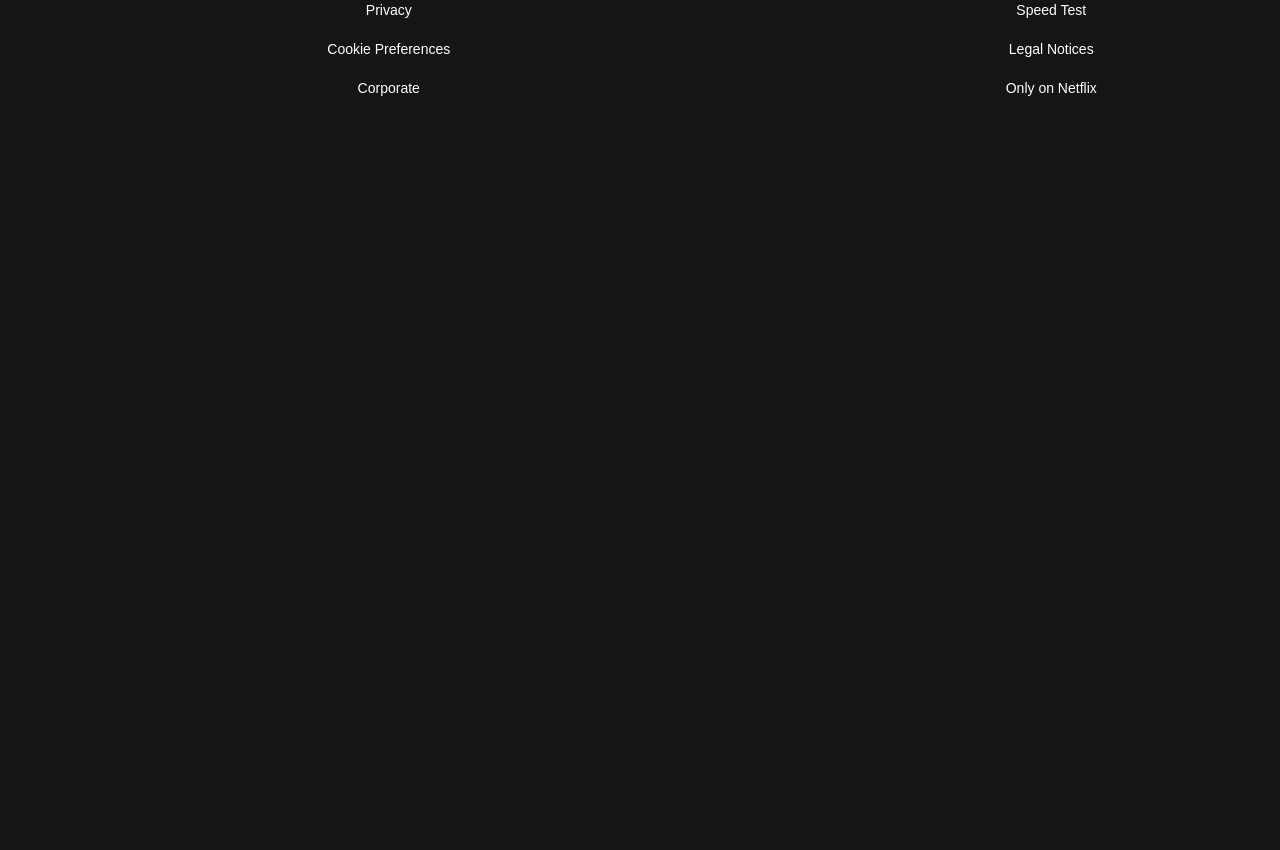
==== commit 7465c4d2: "Update index.html" ====
--- a/index.html
+++ b/index.html
@@ -54,12 +54,12 @@
                         <div class="trend">
                             <div class="movie-card" style="background-image: url('images/c9.webp');"></div>
                             <div class="movie-card" style="background-image: url('images/c10.webp');"></div>
-                            <div class="movie-card" style="background-image: url('netimage\ \(8\).png');"></div>
-                            <div class="movie-card" style="background-image: url('netimage\ \(12\).png');"></div>
-                            <div class="movie-card" style="background-image: url('netimage\ \(13\).png');"></div>
-                            <div class="movie-card" style="background-image: url('netimage\ \(15\).png');"></div>
-                            <div class="movie-card" style="background-image: url('netimage\ \(10\).png');"></div>
-                            <div class="movie-card" style="background-image: url('netimage\ \(4\).png');"></div>
+                            <div class="movie-card" style="background-image: url('images/c11.webp');"></div>
+                            <div class="movie-card" style="background-image: url('images/c12.webp');"></div>
+                            <div class="movie-card" style="background-image: url('images/c13.webp');"></div>
+                            <div class="movie-card" style="background-image: url('images/c14.webp');"></div>
+                            <div class="movie-card" style="background-image: url('images/c15.webp');"></div>
+                            <div class="movie-card" style="background-image: url('images/c16.webp');"></div>
                         </div>
                     </div>
 
@@ -217,3 +217,4 @@
 
 
 
+
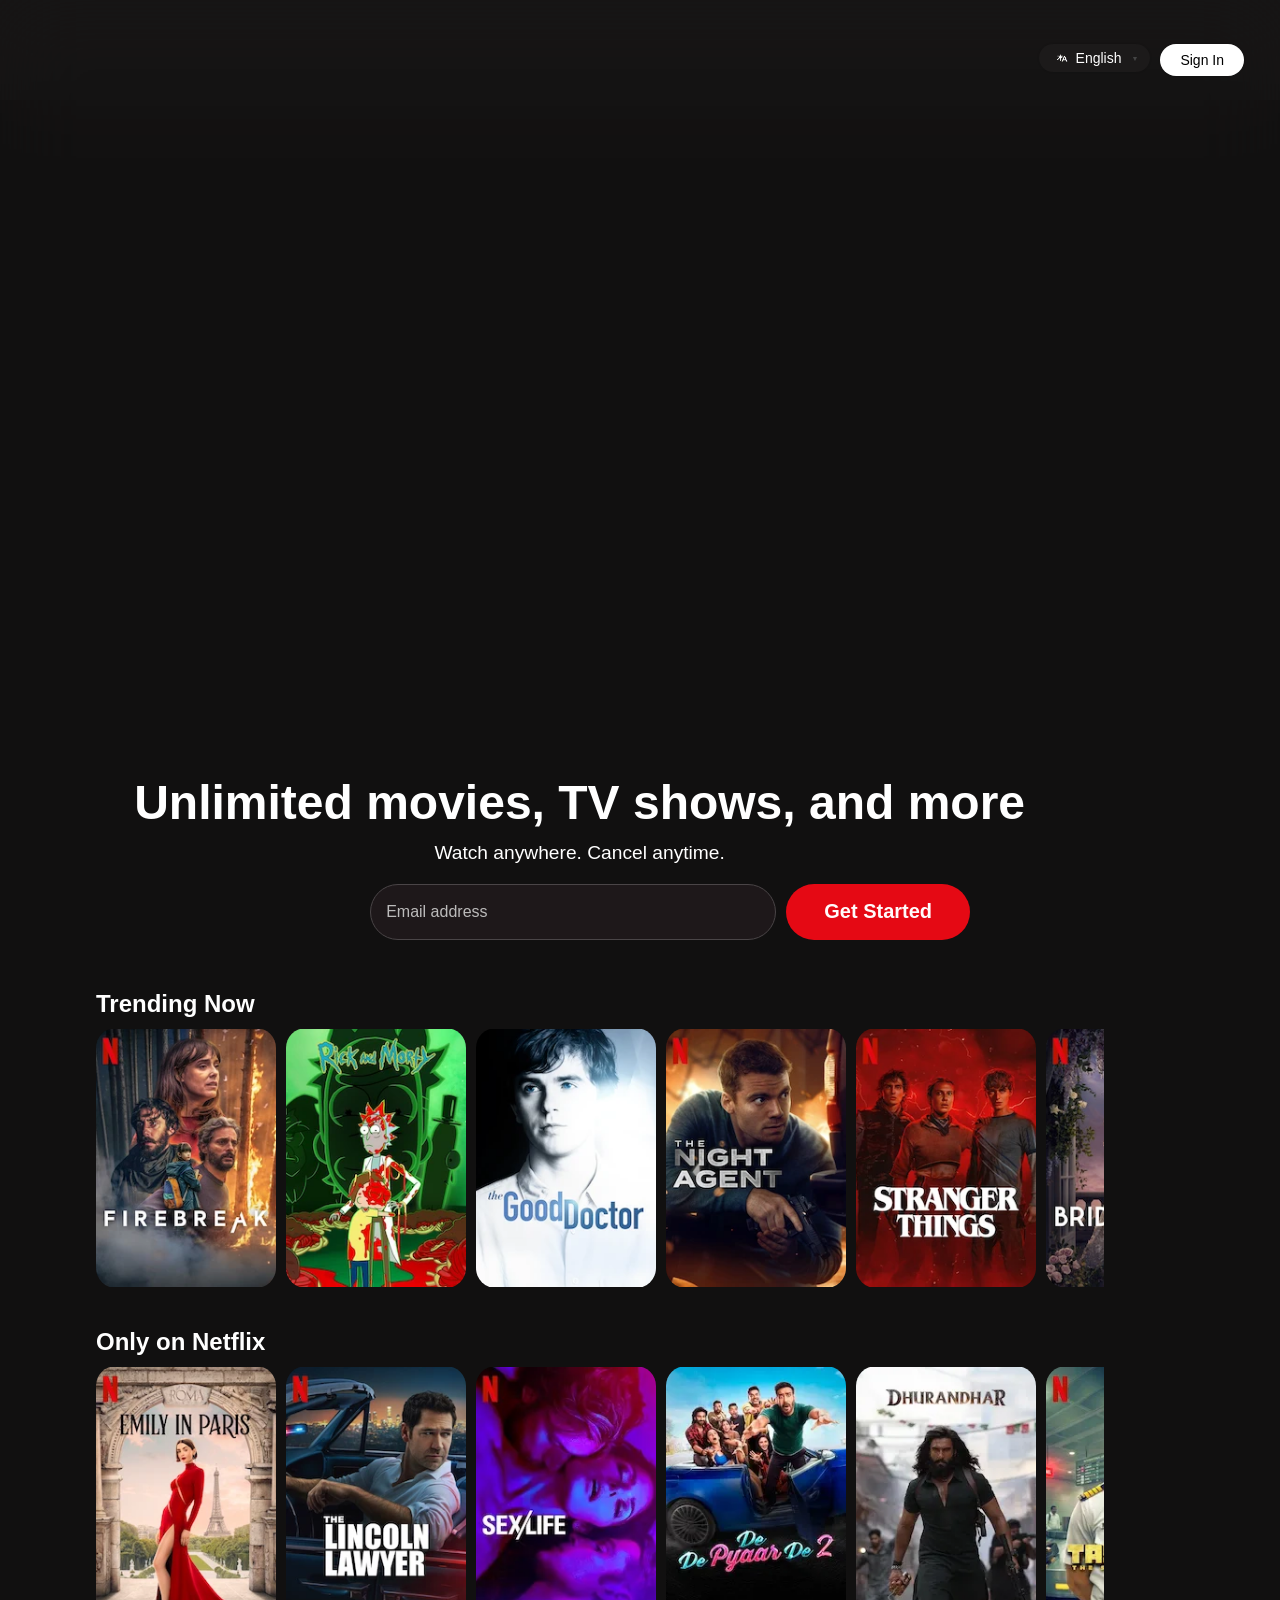
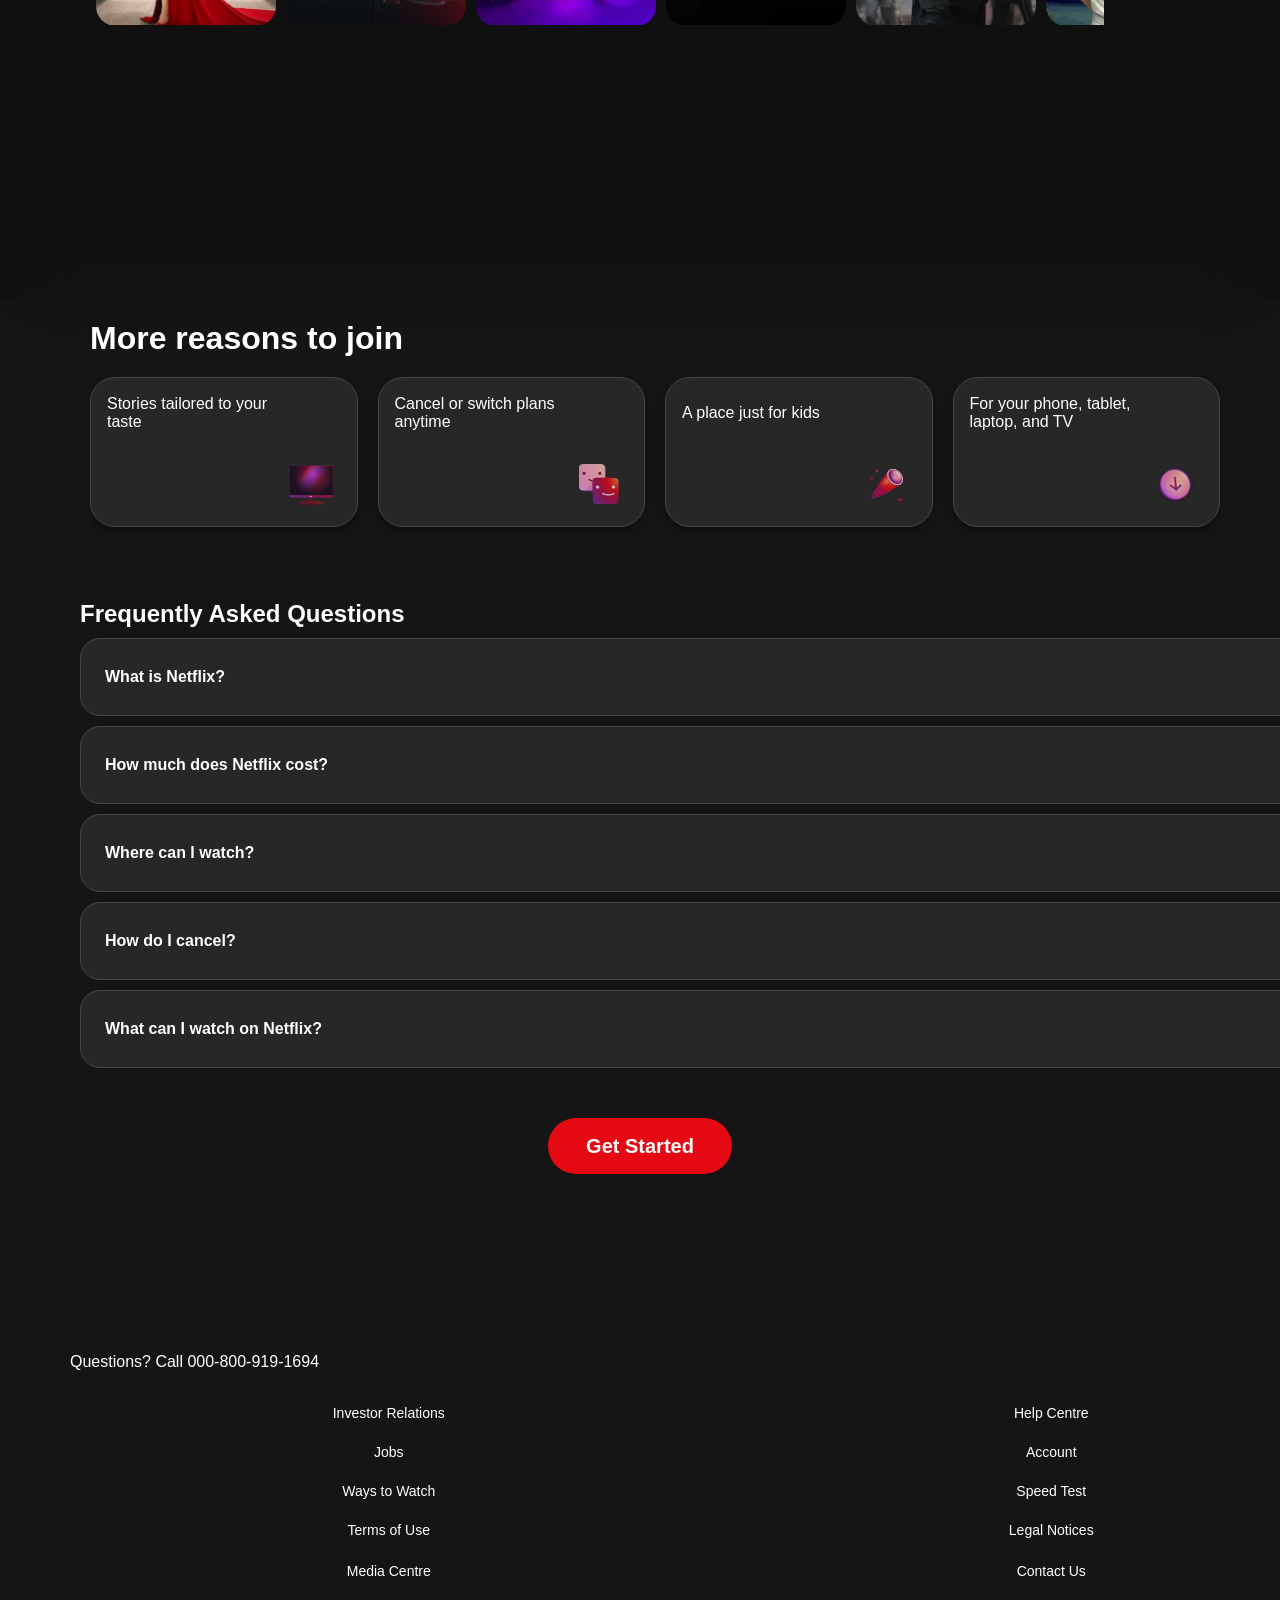
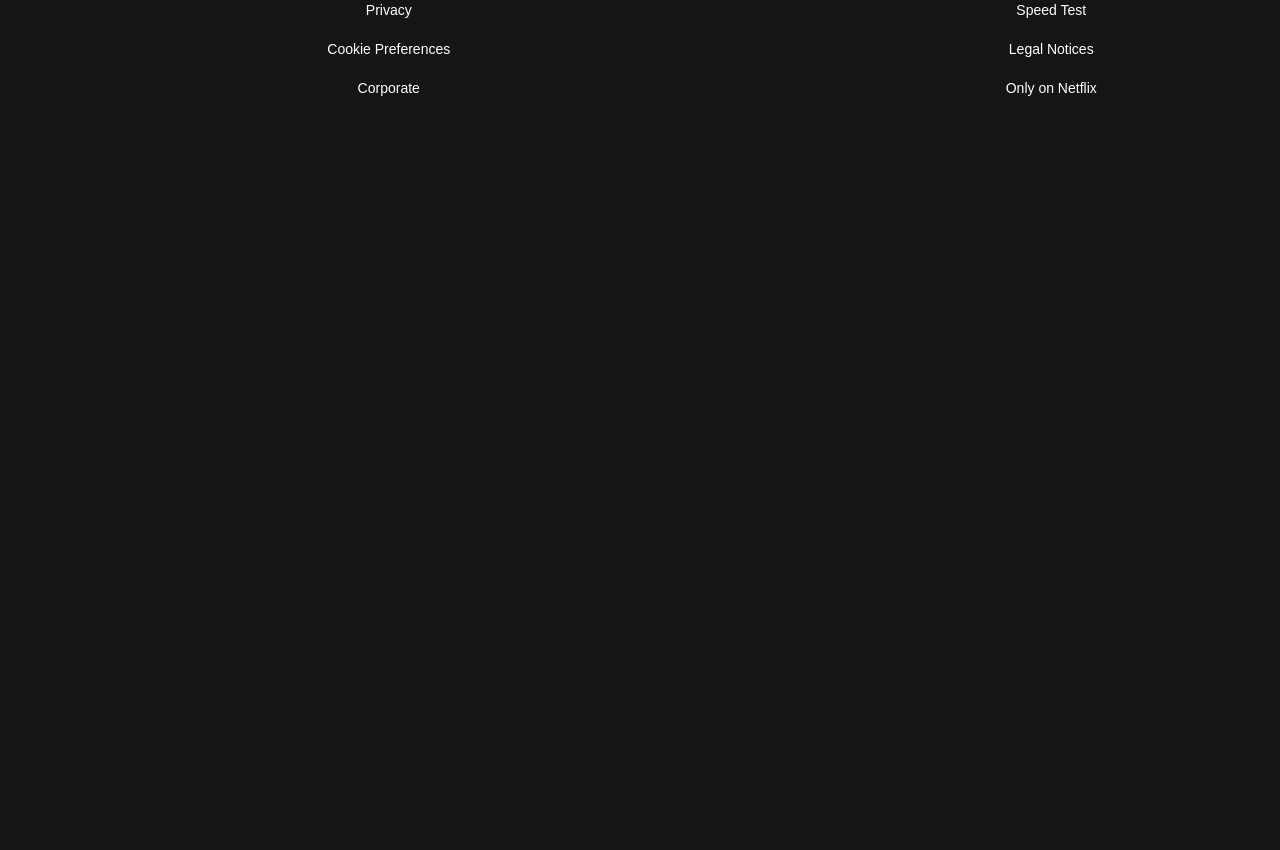
==== commit 9750278f: "Update index.html" ====
--- a/index.html
+++ b/index.html
@@ -75,19 +75,19 @@
                 <div class="reasons-container">
                     <div class="reason-card">
                         <p>Stories tailored to your taste</p>
-                        <span class="icon"><img src="lg5-removebg-preview.png" alt="Icon 1"></span>
+                        <span class="icon"><img src="images/tv.png" alt="Icon 1"></span>
                     </div>
                     <div class="reason-card">
                         <p>Cancel or switch plans anytime</p>
-                        <span class="icon" ><img src="lg6-removebg-preview.png" alt="Icon 2"></span>
+                        <span class="icon" ><img src="images/box.png" alt="Icon 2"></span>
                     </div>
                     <div class="reason-card">
                         <p>A place just for kids</p>
-                        <span class="icon" ><img src="lg3-removebg-preview.png" alt="Icon 3"></span>
+                        <span class="icon" ><img src="images/scop.png"></span>
                     </div>
                     <div class="reason-card">
                         <p>For your phone, tablet, laptop, and TV</p>
-                        <span class="icon"><img src="lg7-removebg-preview.png" alt="Icon 4"></span>
+                        <span class="icon"><img src="images/d.png"></span>
                     </div>
                 </div>
             </div>
@@ -218,3 +218,4 @@
 
 
 
+
